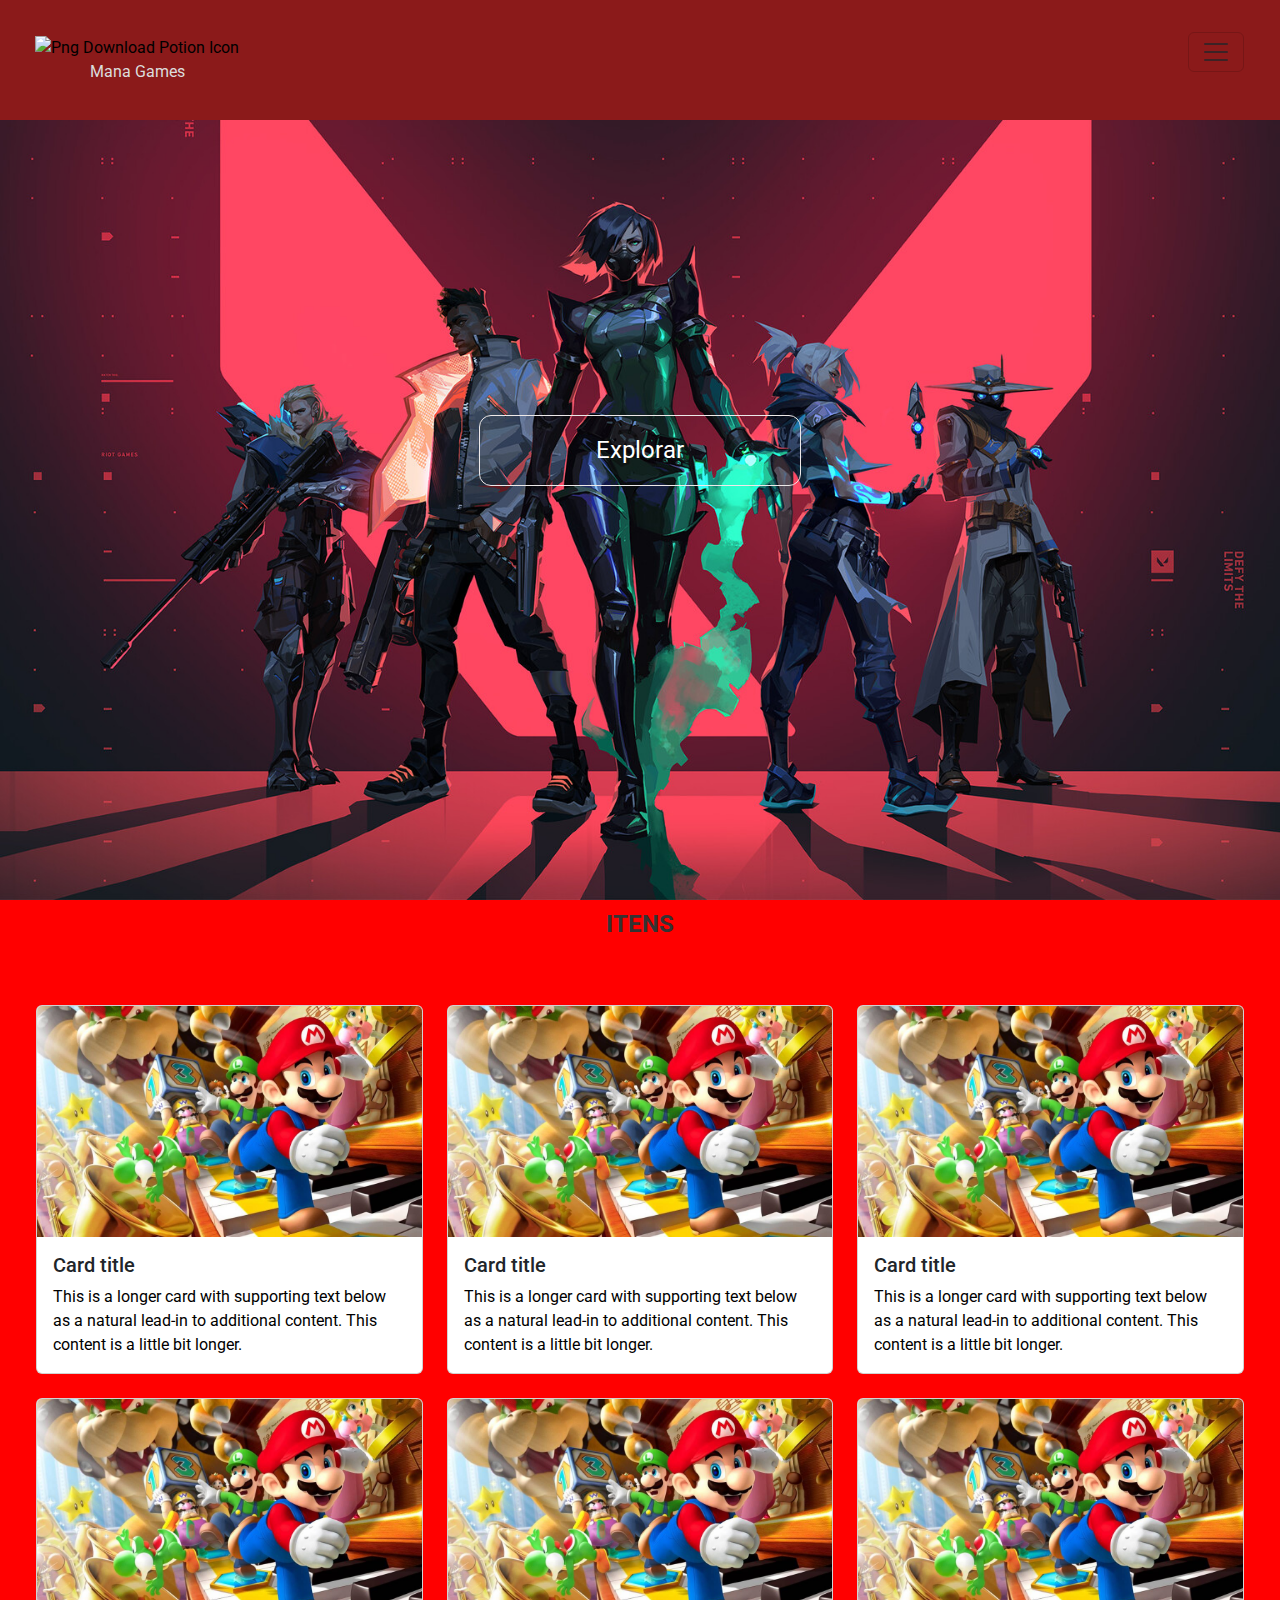
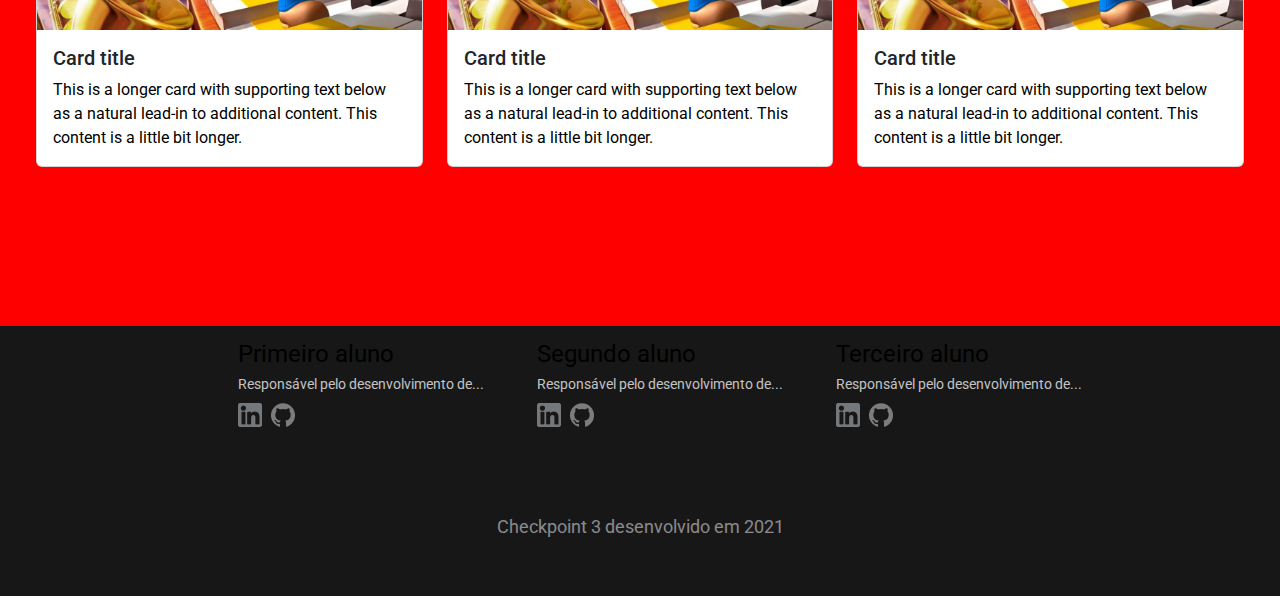
==== index.html @ 2dd4cf71 "Confirmaçào de push" ====
<!DOCTYPE html>
<html lang="en">
  <head>
    <meta charset="UTF-8" />
    <meta http-equiv="X-UA-Compatible" content="IE=edge" />
    <link rel="stylesheet" href="/css/styles.css" />
    <meta name="viewport" content="width=device-width, initial-scale=1.0" />
    <link href="https://cdn.jsdelivr.net/npm/bootstrap@5.2.0-beta1/dist/css/bootstrap.min.css" rel="stylesheet">
    <title>Checkpoint_2</title>
  </head>

  <body>
    <div>
      <header class="container_header">
        <div class="logo">
          <a title="Image from freeiconspng.com">
            <img
              src="https://www.freeiconspng.com/uploads/potion-icon-png-2.png"
              width="50"
              alt="Png Download Potion Icon">
          </a>
          <p id="logo__nome">Mana Games</p>
        </div>
        <nav class="navbar bg-red fixed-top mt-4 pe-4">
          <div class="container-fluid">
            <a class="navbar-brand" href="#"></a>
            <button class="navbar-toggler" type="button" data-bs-toggle="offcanvas" data-bs-target="#offcanvasNavbar" aria-controls="offcanvasNavbar">
              <span class="navbar-toggler-icon"></span>
            </button>
            <div class="offcanvas offcanvas-end" tabindex="-1" id="offcanvasNavbar" aria-labelledby="offcanvasNavbarLabel">
              <div class="offcanvas-header">
                <h5 class="offcanvas-title" id="offcanvasNavbarLabel">Mana Games</h5>
                <button type="button" class="btn-close" data-bs-dismiss="offcanvas" aria-label="Close"></button>
              </div>
              <div class="offcanvas-body">
                <ul class="navbar-nav justify-content-end flex-grow-1 pe-3">
                  <li class="nav-item">
                    <a class="nav-link active" aria-current="page" href="#">Home</a>
                  </li>
                  <li class="nav-item">
                    <a class="nav-link" href="#">Itens</a>
                  </li>
                  <li class="nav-item">
                    <a class="nav-link" href="#">login</a>
                  </li>
                  <li class="nav-item dropdown">
                    <a class="nav-link dropdown-toggle" href="#" id="offcanvasNavbarDropdown" role="button" data-bs-toggle="dropdown" aria-expanded="false">
                      Sobre nós
                    </a>
                    <ul class="dropdown-menu" aria-labelledby="offcanvasNavbarDropdown">
                      <li><a class="dropdown-item" href="#">Contatos</a></li>
                      <li><a class="dropdown-item" href="#">Dê a sua opnião</a></li>
                    </ul>
                  </li>
                </ul>
                <form class="d-flex" role="search">
                  <input class="form-control me-2" type="search" placeholder="Search" aria-label="Search">
                  <button class="btn btn-outline-success" type="submit">Search</button>
                </form>
              </div>
            </div>
          </div>
        </nav>

      </header>
    </div>
    <main>
        <div class="banner">
            <div><a href="">Explorar</a></div>
        </div>
        <section >
          <h2 class="title">Itens</h2>
          <div class="container-card">

            <div class="row row-cols-1 row-cols-md-3 g-4 h-100 m-4">
              <div class="col">
                <div class="card">
                  <img src="/img/INFOCHPDPICT000041975439.jpg" class="card-img-top" alt="...">
                  <div class="card-body">
                    <h5 class="card-title">Card title</h5>
                    <p class="card-text">This is a longer card with supporting text below as a natural lead-in to additional content. This content is a little bit longer.</p>
                  </div>
                </div>
              </div>
              <div class="col">
                <div class="card">
                  <img src="/img/INFOCHPDPICT000041975439.jpg" class="card-img-top" alt="...">
                  <div class="card-body">
                    <h5 class="card-title">Card title</h5>
                    <p class="card-text">This is a longer card with supporting text below as a natural lead-in to additional content. This content is a little bit longer.</p>
                  </div>
                </div>
              </div>
              <div class="col">
                <div class="card">
                  <img src="/img/INFOCHPDPICT000041975439.jpg" class="card-img-top" alt="...">
                  <div class="card-body">
                    <h5 class="card-title">Card title</h5>
                    <p class="card-text">This is a longer card with supporting text below as a natural lead-in to additional content. This content is a little bit longer.</p>
                  </div>
                </div>
              </div>
              <div class="col">
                <div class="card">
                  <img src="/img/INFOCHPDPICT000041975439.jpg" class="card-img-top" alt="...">
                  <div class="card-body">
                    <h5 class="card-title">Card title</h5>
                    <p class="card-text">This is a longer card with supporting text below as a natural lead-in to additional content. This content is a little bit longer.</p>
                  </div>
                </div>
              </div>
              <div class="col">
                <div class="card">
                  <img src="/img/INFOCHPDPICT000041975439.jpg" class="card-img-top" alt="...">
                  <div class="card-body">
                    <h5 class="card-title">Card title</h5>
                    <p class="card-text">This is a longer card with supporting text below as a natural lead-in to additional content. This content is a little bit longer.</p>
                  </div>
                </div>
              </div>
              <div class="col">
                <div class="card">
                  <img src="/img/INFOCHPDPICT000041975439.jpg" class="card-img-top" alt="...">
                  <div class="card-body">
                    <h5 class="card-title">Card title</h5>
                    <p class="card-text">This is a longer card with supporting text below as a natural lead-in to additional content. This content is a little bit longer.</p>
                  </div>
                </div>
              </div>
            </div>

 
          </div>
        </section>
    </main>
    <footer>
      <div class="students">
          <div class="aluno aluno1">
              <h1>Primeiro aluno</h1>
              <p>Responsável pelo desenvolvimento de...</p>
              <div class="socials">
                  <a href="#"><img src="img/image 4.png" alt="linkedin"></a>
                  <a href="#"><img src="img/image 5.png" alt="github"></a>
              </div>
          </div>
          <div class="aluno aluno2">
              <h1>Segundo aluno</h1>
              <p>Responsável pelo desenvolvimento de...</p>
              <div class="socials">
                  <a href="#"><img src="img/image 4.png" alt="linkedin"></a>
                  <a href="#"><img src="img/image 5.png" alt="github"></a>
              </div>
          </div>
          <div class="aluno aluno3">
              <h1>Terceiro aluno</h1>
              <p>Responsável pelo desenvolvimento de...</p>
              <div class="socials">
                  <a href="#"><img src="img/image 4.png" alt="linkedin"></a>
                  <a href="#"><img src="img/image 5.png" alt="github"></a>
              </div>
          </div>
      </div>
      <p class="developed">Checkpoint 3 desenvolvido em 2021</p>
  </footer>
    <script src="https://cdn.jsdelivr.net/npm/bootstrap@5.2.0-beta1/dist/js/bootstrap.bundle.min.js"></script>
  </body>
</html>
---- css/styles.css ----
@import url("https://fonts.googleapis.com/css2?family=Roboto:wght@500&display=swap");

html {
  font-family: "Roboto", sans-serif;
  font-size: 16px;

  color: #333;
  background-color: #fff;
}

* {
  box-sizing: border-box;
  margin: 0;
  padding: 0;
  color: black;
  font-family: "roboto";
  --primary-color: black;
  --secondary-color: #dcdcdc;
  --card-color: #eee9e9;
}

header {
  background-color: #8b1a1a;
  padding: 20px;
  width: 100%;
  display: flex;
  flex-direction: row;
  justify-content: space-between;
  align-items: center;
  position: fixed;
  z-index: 9999;

}
 
.nav-list {
  font-size: 1.1rem;
  display: flex;
  list-style: none;
  margin-right: 25px;
}


.topBar nav ul li {
  padding: 10px 20px;
  border-bottom: 5px solid #cd0000;
  font-size: 1.1rem;
  font-weight: bold;
  text-transform: uppercase;
  list-style: none;
  margin: 0;
  display: flex;
}
.topBar nav ul li:hover {
  cursor: pointer;
  border-bottom: 2px solid rgb(238 0 0);
}
.topBar nav ul li a {
  color: rgb(234, 227, 227);
  text-decoration: none;
}
.logo {
  display: flex;
  flex-direction: column;
  align-items: center;
  top: 0%;
  margin-top: 15px;
  margin-left: 15px;
}
#logo__nome {
  color: #dcdcdc;
}

main {
  background-color: red;
}
.banner {
  height: 100vh;
  width: 100vw;
  color: white;
  display: flex;
  justify-content: center;
  align-items: center;
  background-image: url(../img/1072679.jpg);
  background-size: cover;
  background-position: center;

}

.banner div {
  border: #eee9e9 solid 1px;
  width: 322px;
  height: 71px;
  border-radius: 12px;
  display: flex;
  align-items: center;
  justify-content: center;
  font-size: 1.5rem;
  text-decoration: none;
}
.banner a {
  color: white;
  text-decoration: none;
}
.banner div:hover {
  cursor: pointer;
  border: #1e90ff solid 1px;
}

.title{
  font-size: 1.5rem;
  font-weight: bold;
  text-transform: uppercase;
  color: #333;
  display: flex;
  justify-content: center;
  padding: 10px;
}


.container-card {
  display: flex;
  flex-direction: row;
  justify-content:center;
  align-items: center;
  flex-wrap: wrap;
  gap: 20px;
  padding-bottom: 15vh;
}
.cards {
  display: flex;
  flex-direction: column;
  justify-content: flex-start;
  align-items: center;

  width: 40%;
  border: #333 solid 3px;
  height: auto;
  border-radius: 9px;
}
.img-card {
  width: 100%;
  height: 150px;
  
  background-color: #8b1a1a;
  background-image: url(/img/INFOCHPDPICT000041975439.jpg);
  background-size:cover;
  background-repeat: no-repeat;
  border-radius: 9.7px;

}
.card-desc {
  display: flex;
  flex-direction: column;
  justify-content: center;
  align-items: center;
  font-size: 0.9rem;

  padding: 7px;
  background-color: wheat;
}
.card-desc p {
  text-align: justify;
}

.card-link {
  display: flex;
  justify-content: center;

  background: #33BB69;
  width: 60%;
  padding: 7px;
  border-radius: 5px;
}

.title-cards {
  background-color: #8b1a1a;
  font-size: 1.5rem;
}

footer {
  background: #171717;
}

.students {
  background: #171717;
  
  color: white;
  display: flex;
  justify-content: center;
}

.aluno h1 {
  font-weight: 400;
  font-size: 24px;
  line-height: 28px;
  font-style: normal;
}

.aluno p {
  color: rgba(255, 255, 255, 0.75);
  font-size: 14px;
}

.aluno h1,
.aluno p,
.aluno .socials {
  margin: .4rem;
}

.aluno1 {
  margin: .5rem 0 0 2.5rem;
}

.aluno2 {
  margin: .5rem 0 0 2.5rem;
}

.aluno3 {
  margin: .5rem 0 0 2.5rem;
}

.developed {
  margin-top: 5rem;
  padding-bottom: 3.5rem;
  font-weight: 400;
  font-size: 18px;
  color: rgba(255, 255, 255, 0.5);
  text-align: center;
}

.socials a {
  margin-right: .3rem;
}

@media screen and (max-width: 1000px) {
  header {
    display: flex;
    flex-direction: row;
    
  }
  
  .navbar-toggler {
    background-color: #5fa5eb;
  }



  .container-card {
    display: flex;
  }
  .cards {
    width: 80%;
  }
  .topBar nav ul li {

  }
  .topBar nav ul li a {
   font-size: 0.5rem;
   flex-wrap: wrap;
   gap: 5px;
  }
  .nav-list {
    display: flex;
    flex-direction: column;
    list-style: none;
    margin-right: 25px;
  }






}
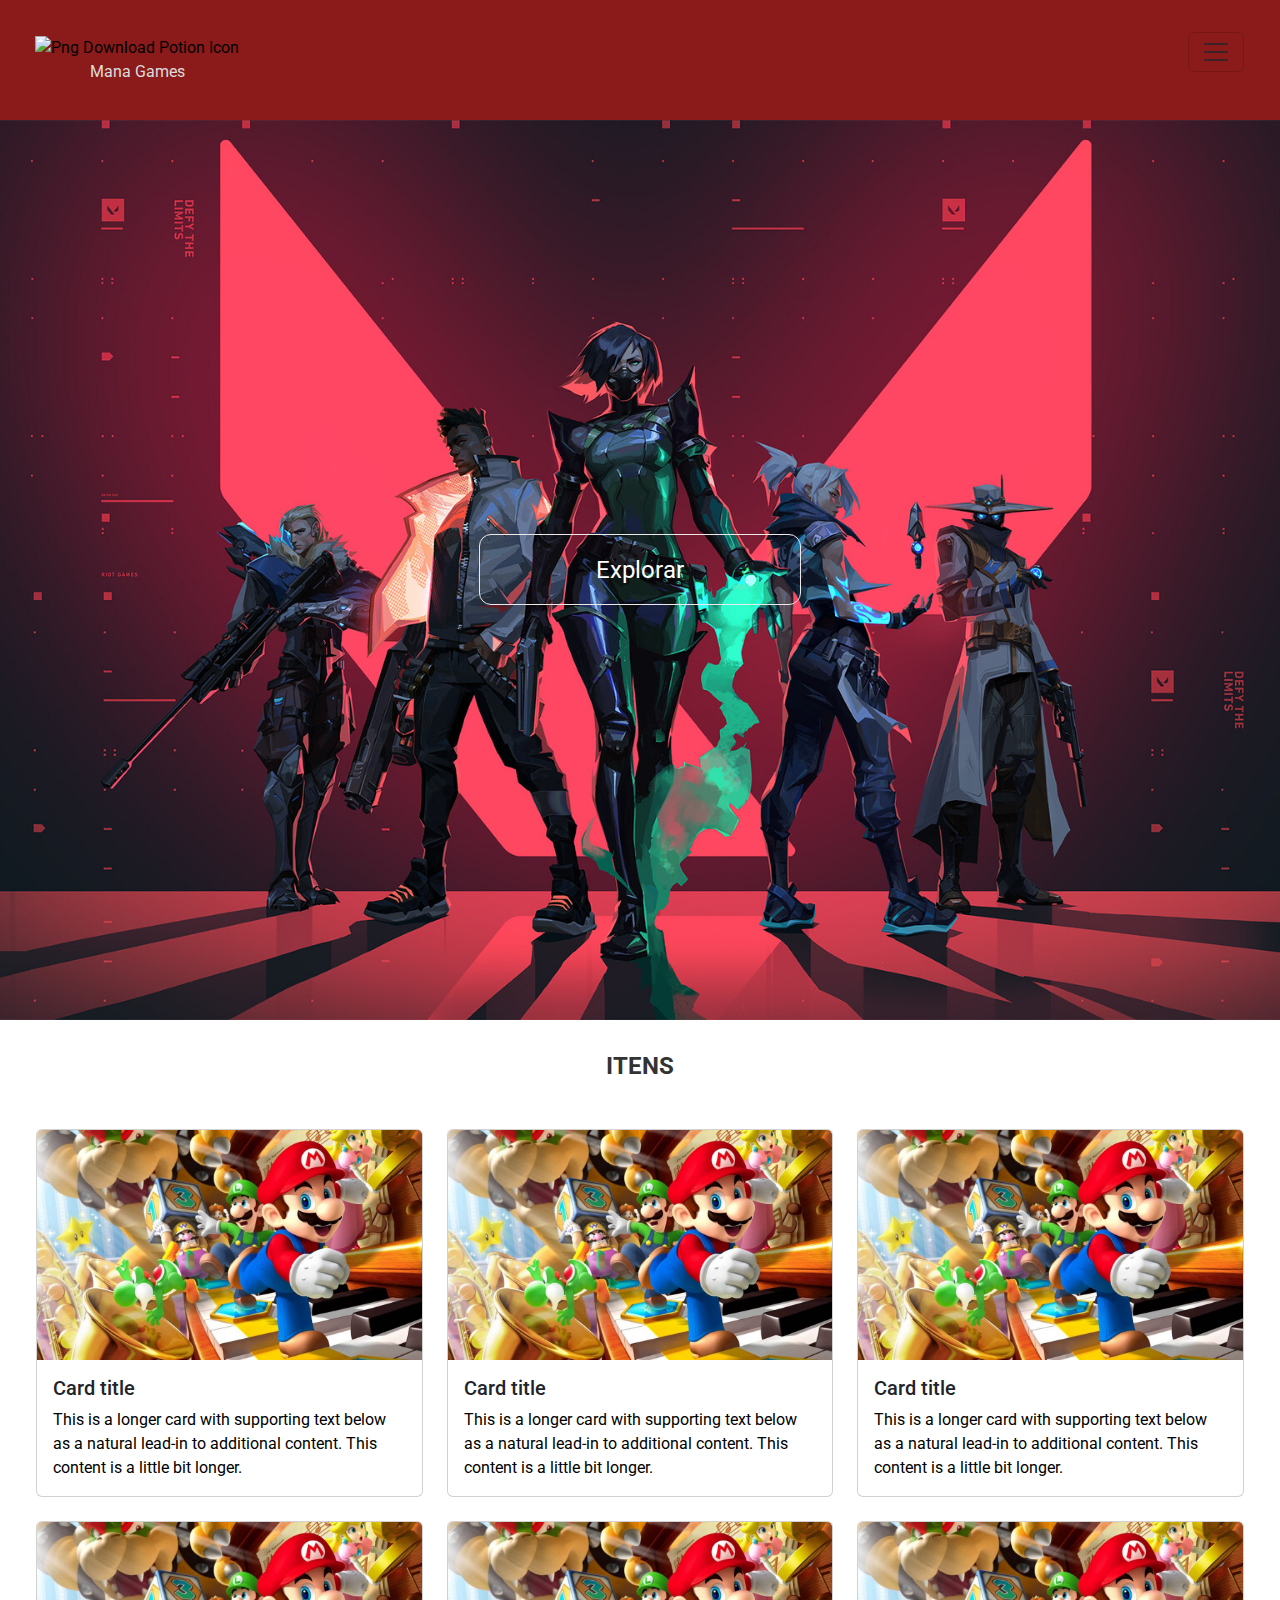
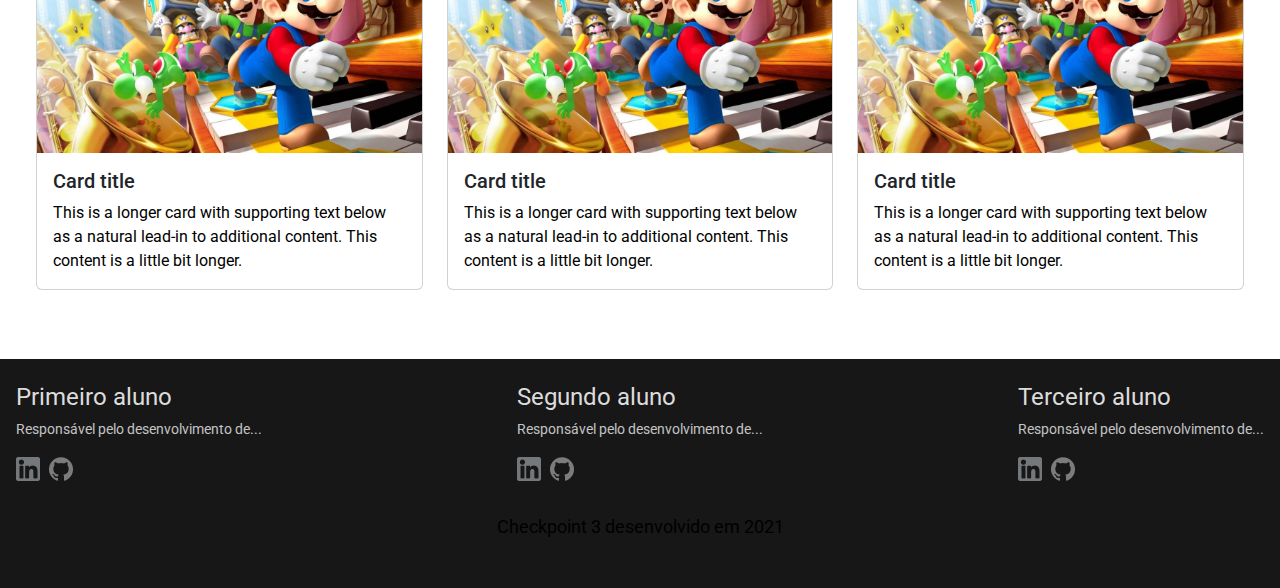
==== commit 434179d9: "Footer Fixed" ====
--- a/index.html
+++ b/index.html
@@ -134,7 +134,8 @@
         </section>
     </main>
     <footer>
-      <div class="students">
+      <div>
+        <section class="students">
           <div class="aluno aluno1">
               <h1>Primeiro aluno</h1>
               <p>Responsável pelo desenvolvimento de...</p>
@@ -159,8 +160,13 @@
                   <a href="#"><img src="img/image 5.png" alt="github"></a>
               </div>
           </div>
+      </section>
+      <div class="developed">
+        <p >Checkpoint 3 desenvolvido em 2021</p>
       </div>
-      <p class="developed">Checkpoint 3 desenvolvido em 2021</p>
+      </div>
+
+      
   </footer>
     <script src="https://cdn.jsdelivr.net/npm/bootstrap@5.2.0-beta1/dist/js/bootstrap.bundle.min.js"></script>
   </body>
--- a/css/styles.css
+++ b/css/styles.css
@@ -27,37 +27,12 @@
   flex-direction: row;
   justify-content: space-between;
   align-items: center;
-  position: fixed;
+  position: sticky;
   z-index: 9999;
 
 }
- 
-.nav-list {
-  font-size: 1.1rem;
-  display: flex;
-  list-style: none;
-  margin-right: 25px;
-}
-
-
-.topBar nav ul li {
-  padding: 10px 20px;
-  border-bottom: 5px solid #cd0000;
-  font-size: 1.1rem;
-  font-weight: bold;
-  text-transform: uppercase;
-  list-style: none;
-  margin: 0;
-  display: flex;
-}
-.topBar nav ul li:hover {
-  cursor: pointer;
-  border-bottom: 2px solid rgb(238 0 0);
-}
-.topBar nav ul li a {
-  color: rgb(234, 227, 227);
-  text-decoration: none;
-}
+
+
 .logo {
   display: flex;
   flex-direction: column;
@@ -70,12 +45,8 @@
   color: #dcdcdc;
 }
 
-main {
-  background-color: red;
-}
 .banner {
   height: 100vh;
-  width: 100vw;
   color: white;
   display: flex;
   justify-content: center;
@@ -113,53 +84,11 @@
   color: #333;
   display: flex;
   justify-content: center;
-  padding: 10px;
-}
-
+  margin-top: 2rem;
+}
 
 .container-card {
-  display: flex;
-  flex-direction: row;
-  justify-content:center;
-  align-items: center;
-  flex-wrap: wrap;
-  gap: 20px;
-  padding-bottom: 15vh;
-}
-.cards {
-  display: flex;
-  flex-direction: column;
-  justify-content: flex-start;
-  align-items: center;
-
-  width: 40%;
-  border: #333 solid 3px;
-  height: auto;
-  border-radius: 9px;
-}
-.img-card {
-  width: 100%;
-  height: 150px;
-  
-  background-color: #8b1a1a;
-  background-image: url(/img/INFOCHPDPICT000041975439.jpg);
-  background-size:cover;
-  background-repeat: no-repeat;
-  border-radius: 9.7px;
-
-}
-.card-desc {
-  display: flex;
-  flex-direction: column;
-  justify-content: center;
-  align-items: center;
-  font-size: 0.9rem;
-
-  padding: 7px;
-  background-color: wheat;
-}
-.card-desc p {
-  text-align: justify;
+  padding-bottom: 5vh;
 }
 
 .card-link {
@@ -172,21 +101,18 @@
   border-radius: 5px;
 }
 
-.title-cards {
-  background-color: #8b1a1a;
-  font-size: 1.5rem;
-}
-
 footer {
   background: #171717;
 }
 
 .students {
   background: #171717;
-  
   color: white;
-  display: flex;
-  justify-content: center;
+
+  display: flex;
+  justify-content: space-between;
+
+  padding-top: 1rem;
 }
 
 .aluno h1 {
@@ -194,6 +120,7 @@
   font-size: 24px;
   line-height: 28px;
   font-style: normal;
+  color: #dcdcdc;
 }
 
 .aluno p {
@@ -201,30 +128,25 @@
   font-size: 14px;
 }
 
-.aluno h1,
-.aluno p,
-.aluno .socials {
-  margin: .4rem;
-}
-
 .aluno1 {
-  margin: .5rem 0 0 2.5rem;
+  margin: .5rem 0 0 1rem;
 }
 
 .aluno2 {
-  margin: .5rem 0 0 2.5rem;
+  margin: .5rem 0 0 1rem;
 }
 
 .aluno3 {
-  margin: .5rem 0 0 2.5rem;
+  margin: .5rem 0 0 1rem;
+  margin-right: 1rem;
 }
 
 .developed {
-  margin-top: 5rem;
-  padding-bottom: 3.5rem;
+  margin-top: 2rem;
+  padding-bottom: 2rem;
   font-weight: 400;
   font-size: 18px;
-  color: rgba(255, 255, 255, 0.5);
+  color: rgba(255, 255, 255, 0.936);
   text-align: center;
 }
 
@@ -236,24 +158,8 @@
   header {
     display: flex;
     flex-direction: row;
-    
-  }
-  
-  .navbar-toggler {
-    background-color: #5fa5eb;
-  }
-
-
-
-  .container-card {
-    display: flex;
-  }
-  .cards {
-    width: 80%;
-  }
-  .topBar nav ul li {
-
-  }
+  }
+
   .topBar nav ul li a {
    font-size: 0.5rem;
    flex-wrap: wrap;
@@ -266,9 +172,30 @@
     margin-right: 25px;
   }
 
-
-
-
-
-
-}
+  .students {
+    display: flex;
+    flex-direction: column;
+    justify-self: center;
+    align-items: center;
+  
+  }
+
+  .students h1 {
+    text-align: center;
+  }
+  .socials {
+    display: flex;
+    justify-content: center;
+    gap: 50px;
+  }
+
+  .aluno3 {
+    margin-right: 0rem;
+  }
+  .developed {
+    margin-top: 2rem;
+  }
+
+
+
+}
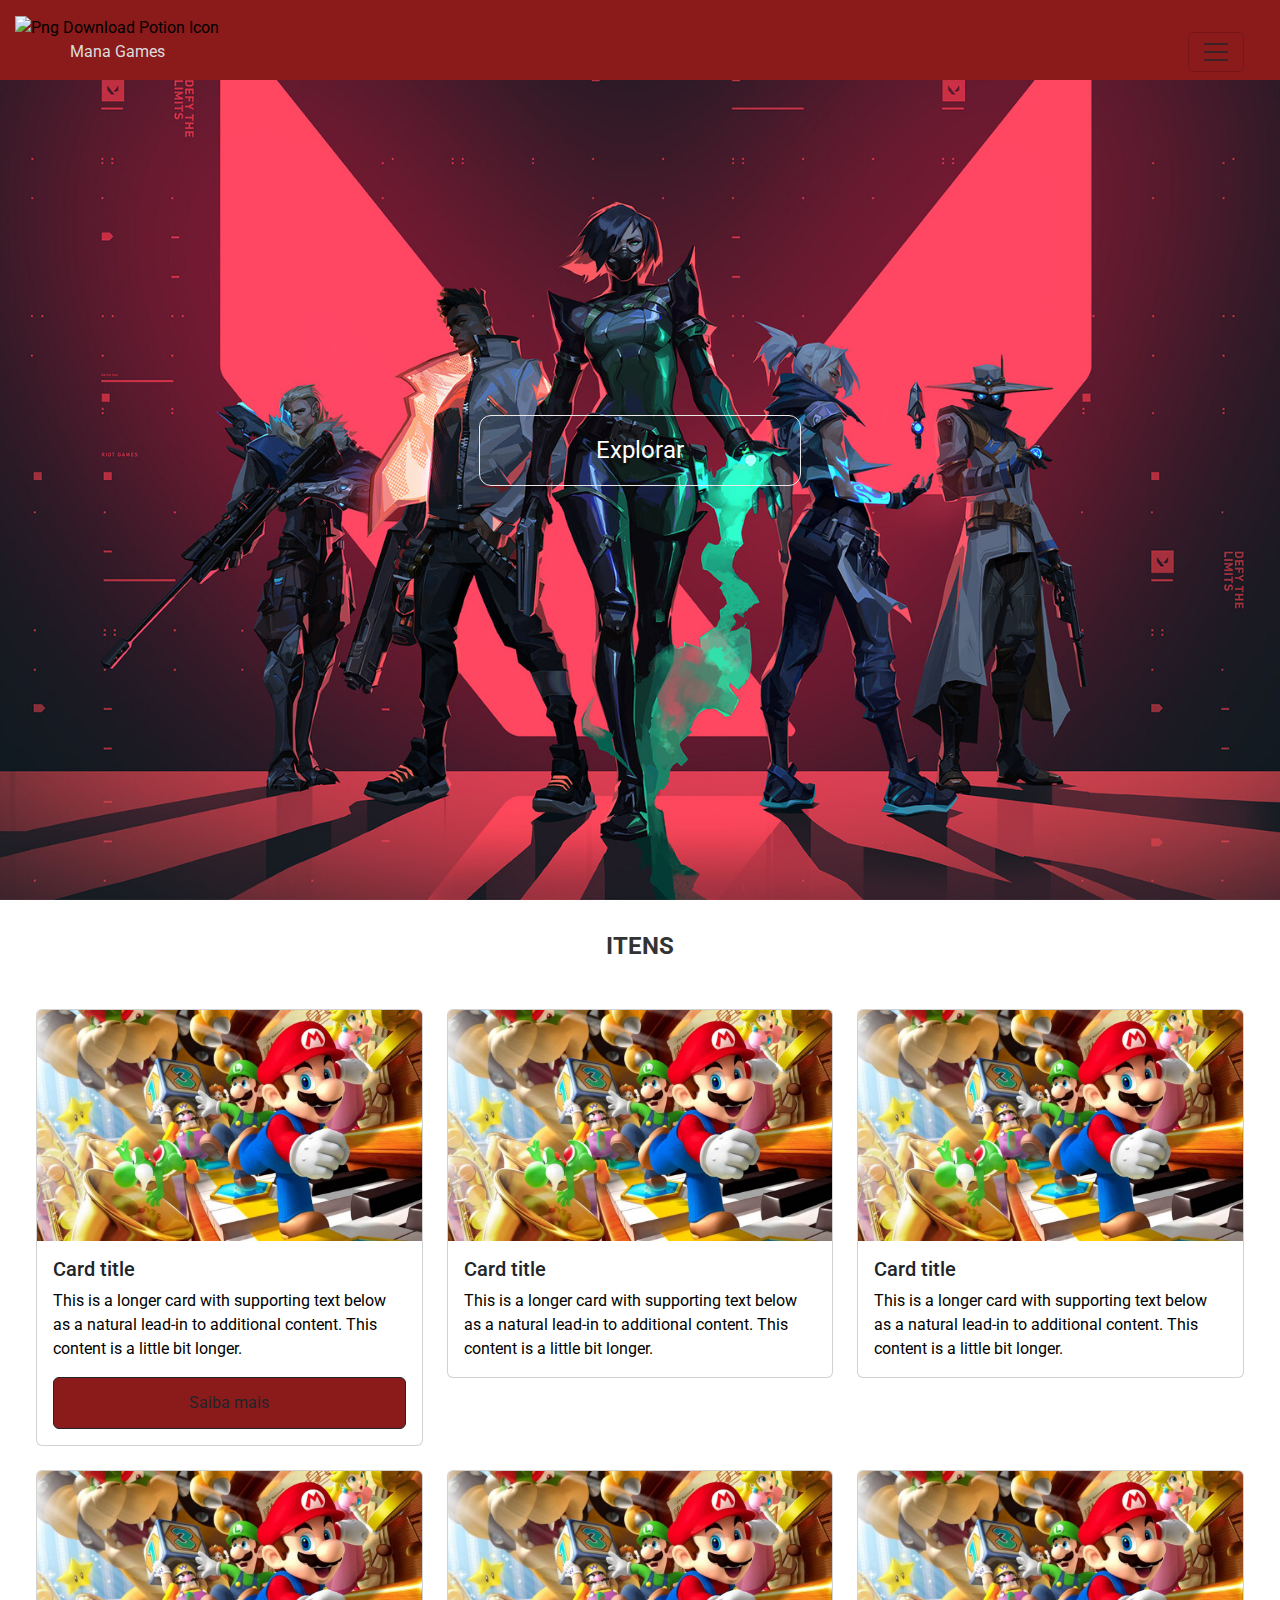
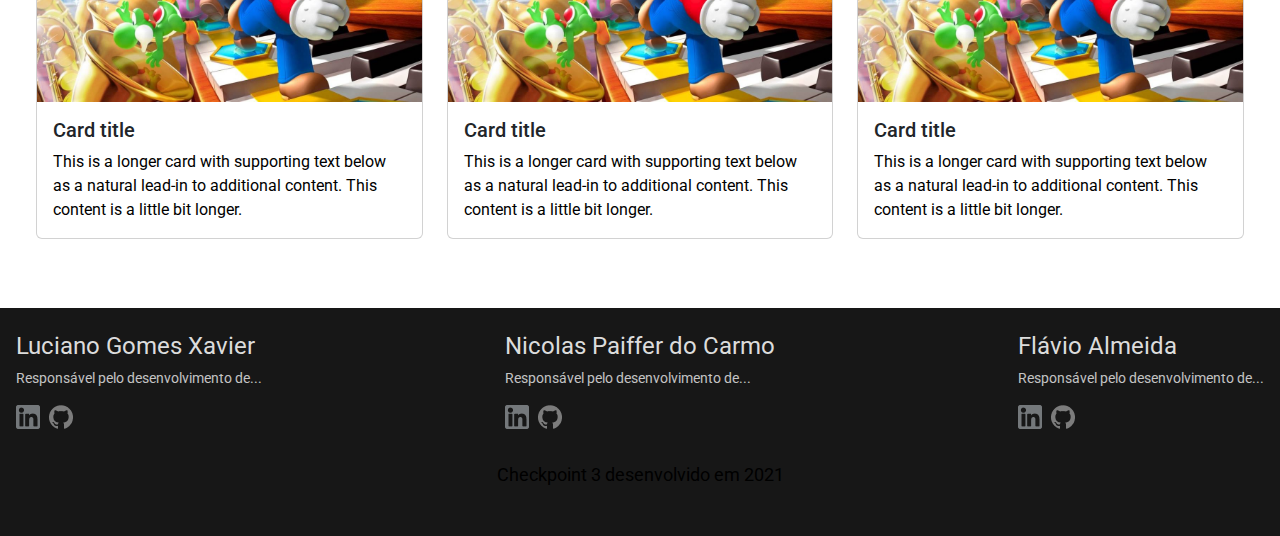
==== commit 76d79c0b: "Checked" ====
--- a/index.html
+++ b/index.html
@@ -21,7 +21,7 @@
           </a>
           <p id="logo__nome">Mana Games</p>
         </div>
-        <nav class="navbar bg-red fixed-top mt-4 pe-4">
+        <nav class="navbar bg-darck fixed-top mt-4 pe-4">
           <div class="container-fluid">
             <a class="navbar-brand" href="#"></a>
             <button class="navbar-toggler" type="button" data-bs-toggle="offcanvas" data-bs-target="#offcanvasNavbar" aria-controls="offcanvasNavbar">
@@ -79,6 +79,7 @@
                   <div class="card-body">
                     <h5 class="card-title">Card title</h5>
                     <p class="card-text">This is a longer card with supporting text below as a natural lead-in to additional content. This content is a little bit longer.</p>
+                    <button class="btn btn-dark" type="submit" id="boton"><a class="btn btn-close-white" href="#" role="button">Saiba mais</a></button>
                   </div>
                 </div>
               </div>
@@ -137,7 +138,7 @@
       <div>
         <section class="students">
           <div class="aluno aluno1">
-              <h1>Primeiro aluno</h1>
+              <h1>Luciano Gomes Xavier</h1>
               <p>Responsável pelo desenvolvimento de...</p>
               <div class="socials">
                   <a href="#"><img src="img/image 4.png" alt="linkedin"></a>
@@ -145,7 +146,7 @@
               </div>
           </div>
           <div class="aluno aluno2">
-              <h1>Segundo aluno</h1>
+              <h1>Nicolas Paiffer do Carmo</h1>
               <p>Responsável pelo desenvolvimento de...</p>
               <div class="socials">
                   <a href="#"><img src="img/image 4.png" alt="linkedin"></a>
@@ -153,7 +154,7 @@
               </div>
           </div>
           <div class="aluno aluno3">
-              <h1>Terceiro aluno</h1>
+              <h1>Flávio Almeida</h1>
               <p>Responsável pelo desenvolvimento de...</p>
               <div class="socials">
                   <a href="#"><img src="img/image 4.png" alt="linkedin"></a>
--- a/css/styles.css
+++ b/css/styles.css
@@ -21,13 +21,12 @@
 
 header {
   background-color: #8b1a1a;
-  padding: 20px;
   width: 100%;
   display: flex;
   flex-direction: row;
   justify-content: space-between;
   align-items: center;
-  position: sticky;
+  position: fixed;
   z-index: 9999;
 
 }
@@ -100,7 +99,20 @@
   padding: 7px;
   border-radius: 5px;
 }
-
+.boton {
+  background-color: #8b1a1a;
+}
+.card-body {
+  display: flex;
+  flex-direction: column;
+}
+.card-body button {
+  background-color: #8b1a1a;
+}
+.card-body button:hover {
+ 
+  transition: all .3s ease-in-out blue;
+}
 footer {
   background: #171717;
 }
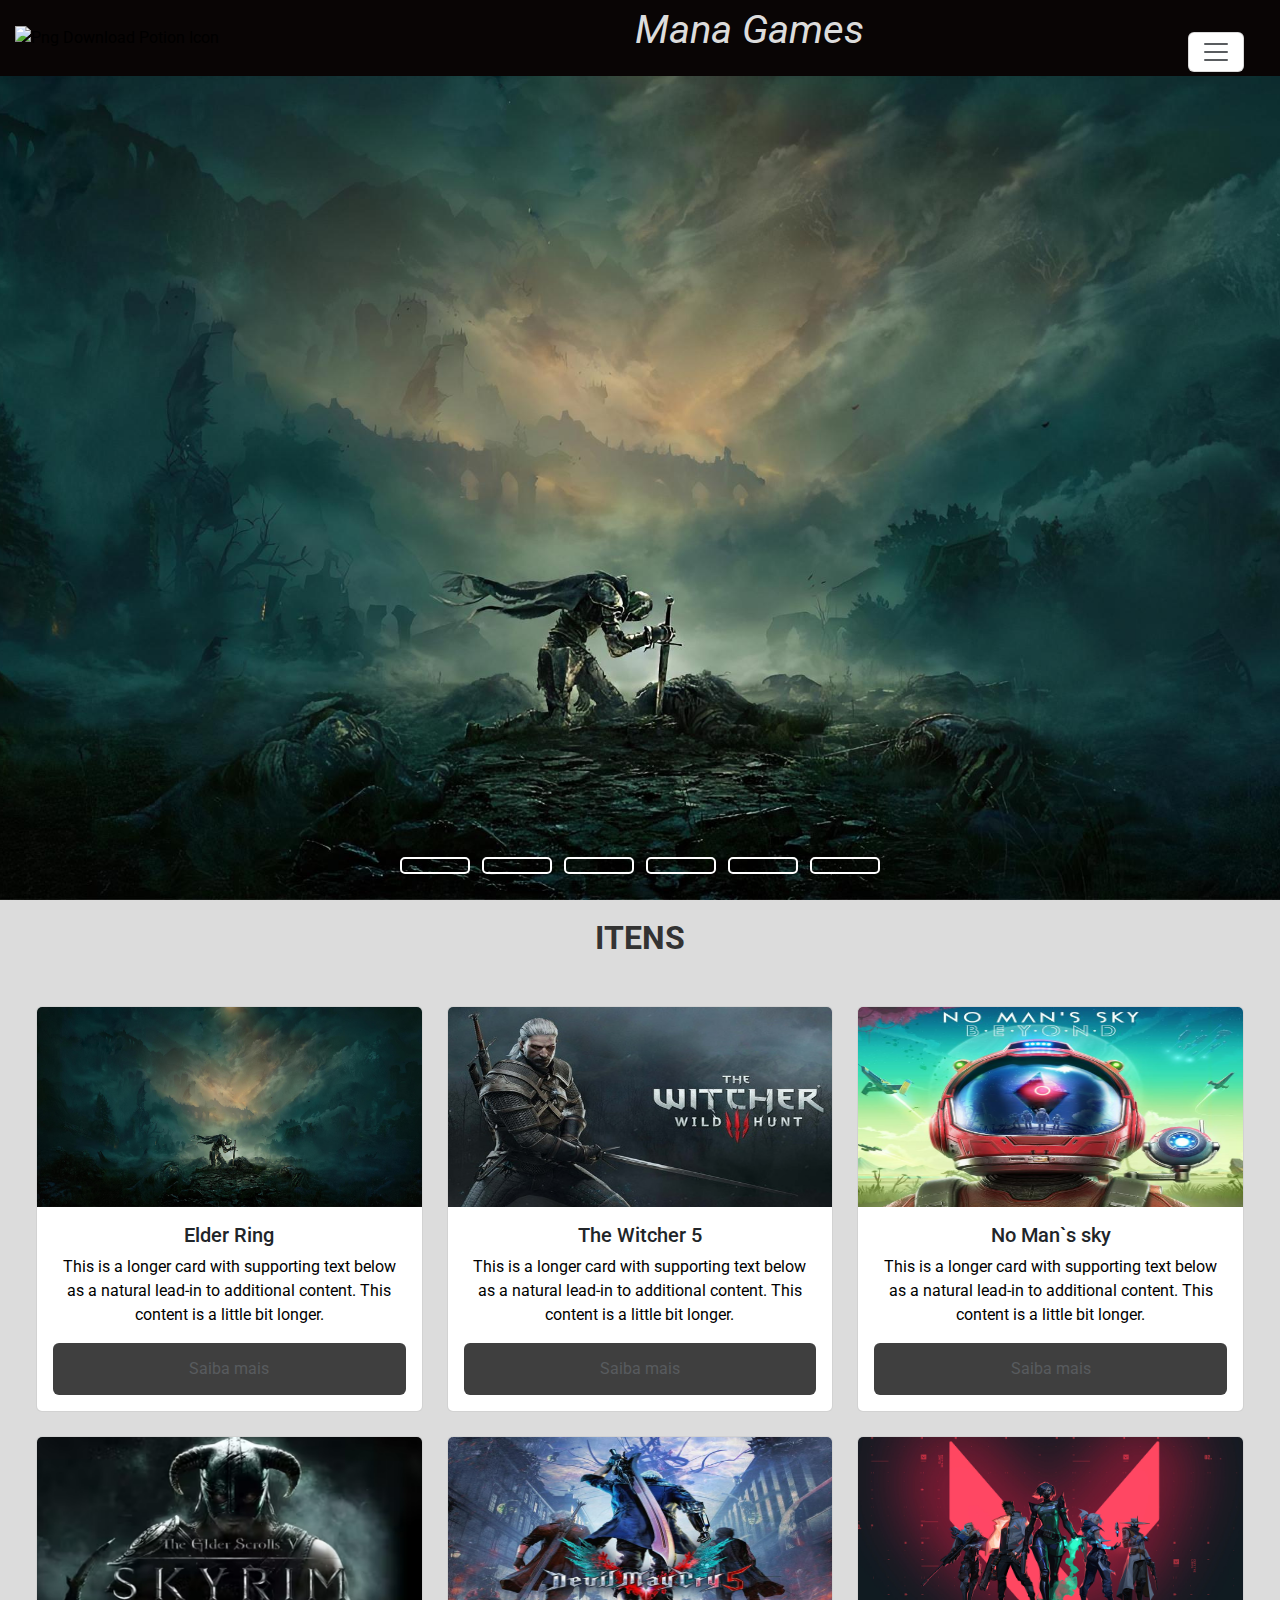
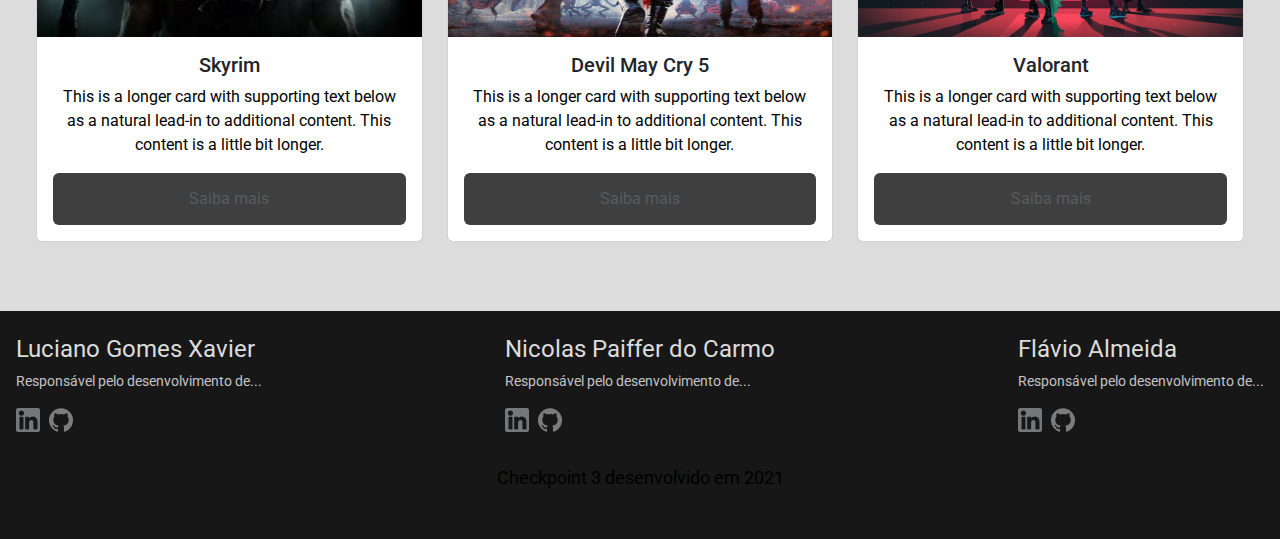
==== commit 0357cd02: "Mudança de estilização" ====
--- a/index.html
+++ b/index.html
@@ -19,18 +19,23 @@
               width="50"
               alt="Png Download Potion Icon">
           </a>
+          
+          
+        </div>
+        <div class="style">
           <p id="logo__nome">Mana Games</p>
         </div>
-        <nav class="navbar bg-darck fixed-top mt-4 pe-4">
+        <div></div>
+        <nav class="navbar bg-darck fixed-top mt-4 pe-4"  >
           <div class="container-fluid">
             <a class="navbar-brand" href="#"></a>
-            <button class="navbar-toggler" type="button" data-bs-toggle="offcanvas" data-bs-target="#offcanvasNavbar" aria-controls="offcanvasNavbar">
-              <span class="navbar-toggler-icon"></span>
+            <button class="navbar-toggler bg-white" type="button" data-bs-toggle="offcanvas" data-bs-target="#offcanvasNavbar" aria-controls="offcanvasNavbar">
+              <span class="navbar-toggler-icon bg-white"></span>
             </button>
             <div class="offcanvas offcanvas-end" tabindex="-1" id="offcanvasNavbar" aria-labelledby="offcanvasNavbarLabel">
-              <div class="offcanvas-header">
+              <div class="offcanvas-header bg">
                 <h5 class="offcanvas-title" id="offcanvasNavbarLabel">Mana Games</h5>
-                <button type="button" class="btn-close" data-bs-dismiss="offcanvas" aria-label="Close"></button>
+                <button type="button" class="btn-close bg-danger" data-bs-dismiss="offcanvas" aria-label="Close"></button>
               </div>
               <div class="offcanvas-body">
                 <ul class="navbar-nav justify-content-end flex-grow-1 pe-3">
@@ -66,65 +71,100 @@
     </div>
     <main>
         <div class="banner">
-            <div><a href="">Explorar</a></div>
+          <section>
+            	<div class="content">
+              <div class="slides">
+                  <input type="radio" name="slide" id="slide1" checked>
+                  <input type="radio" name="slide" id="slide2">
+                  <input type="radio" name="slide" id="slide3">
+                  <input type="radio" name="slide" id="slide4">
+                  <input type="radio" name="slide" id="slide5">
+                  <input type="radio" name="slide" id="slide6">
+      
+                  <div class="slide s1"> <img src="/img/elden-ring.jpg" alt=""></div>
+                  <div class="slide"> <img src="/img/wicher.png"></div>
+                  <div class="slide"> <img src="/img/devilMeyCry.png" alt=""></div>
+                  <div class="slide"><img src="/img/skyrin.pgn.avif" alt=""></div>
+                  <div class="slide"> <img src="/img/1072679.jpg" alt=""></div>
+                  <div class="slide"></div>
+                  
+              </div>
+              
+              <div class="navigation">
+                  <label class="bar" for="slide1"></label>
+                  <label class="bar"  for="slide2"></label>
+                  <label class="bar"  for="slide3"></label>
+                  <label class="bar"  for="slide4"></label>
+                  <label class="bar"  for="slide5"></label>
+                  <label class="bar"  for="slide6"></label>
+              </div>
+            </div>
+          </section> 
+          
         </div>
+       
         <section >
-          <h2 class="title">Itens</h2>
+          <h1 class="title">Itens</h1>
           <div class="container-card">
 
-            <div class="row row-cols-1 row-cols-md-3 g-4 h-100 m-4">
-              <div class="col">
-                <div class="card">
-                  <img src="/img/INFOCHPDPICT000041975439.jpg" class="card-img-top" alt="...">
-                  <div class="card-body">
-                    <h5 class="card-title">Card title</h5>
-                    <p class="card-text">This is a longer card with supporting text below as a natural lead-in to additional content. This content is a little bit longer.</p>
-                    <button class="btn btn-dark" type="submit" id="boton"><a class="btn btn-close-white" href="#" role="button">Saiba mais</a></button>
-                  </div>
-                </div>
-              </div>
-              <div class="col">
-                <div class="card">
-                  <img src="/img/INFOCHPDPICT000041975439.jpg" class="card-img-top" alt="...">
-                  <div class="card-body">
-                    <h5 class="card-title">Card title</h5>
-                    <p class="card-text">This is a longer card with supporting text below as a natural lead-in to additional content. This content is a little bit longer.</p>
-                  </div>
-                </div>
-              </div>
-              <div class="col">
-                <div class="card">
-                  <img src="/img/INFOCHPDPICT000041975439.jpg" class="card-img-top" alt="...">
-                  <div class="card-body">
-                    <h5 class="card-title">Card title</h5>
-                    <p class="card-text">This is a longer card with supporting text below as a natural lead-in to additional content. This content is a little bit longer.</p>
-                  </div>
-                </div>
-              </div>
-              <div class="col">
-                <div class="card">
-                  <img src="/img/INFOCHPDPICT000041975439.jpg" class="card-img-top" alt="...">
-                  <div class="card-body">
-                    <h5 class="card-title">Card title</h5>
-                    <p class="card-text">This is a longer card with supporting text below as a natural lead-in to additional content. This content is a little bit longer.</p>
-                  </div>
-                </div>
-              </div>
-              <div class="col">
-                <div class="card">
-                  <img src="/img/INFOCHPDPICT000041975439.jpg" class="card-img-top" alt="...">
-                  <div class="card-body">
-                    <h5 class="card-title">Card title</h5>
-                    <p class="card-text">This is a longer card with supporting text below as a natural lead-in to additional content. This content is a little bit longer.</p>
-                  </div>
-                </div>
-              </div>
-              <div class="col">
-                <div class="card">
-                  <img src="/img/INFOCHPDPICT000041975439.jpg" class="card-img-top" alt="...">
-                  <div class="card-body">
-                    <h5 class="card-title">Card title</h5>
-                    <p class="card-text">This is a longer card with supporting text below as a natural lead-in to additional content. This content is a little bit longer.</p>
+            <div class="row row-cols-1 row-cols-md-3 g-4 h-100 m-4 ">
+              <div class="col">
+                <div class="card">
+                  <img src="/img/elden-ring.jpg" class="card-img-top" alt="...">
+                  <div class="card-body">
+                    <h5 class="card-title">Elder Ring</h5>
+                    <p class="card-text">This is a longer card with supporting text below as a natural lead-in to additional content. This content is a little bit longer.</p>
+                    <button class="btn bg-black opacity-75" type="submit" id="boton"><a class="btn btn-close-white" href="#" role="button">Saiba mais</a></button>
+                  </div>
+                </div>
+              </div>
+              <div class="col">
+                <div class="card">
+                  <img  src="/img/wicher.png" class="card-img-top" alt="...">
+                  <div class="card-body">
+                    <h5 class="card-title">The Witcher 5</h5>
+                    <p class="card-text">This is a longer card with supporting text below as a natural lead-in to additional content. This content is a little bit longer.</p>
+                    <button class="btn bg-black opacity-75" type="submit" id="boton"><a class="btn btn-close-white" href="#" role="button">Saiba mais</a></button>
+                  </div>
+                </div>
+              </div>
+              <div class="col">
+                <div class="card">
+                  <img src="/img/no mans sky.png" class="card-img-top" alt="...">
+                  <div class="card-body">
+                    <h5 class="card-title">No Man`s sky</h5>
+                    <p class="card-text">This is a longer card with supporting text below as a natural lead-in to additional content. This content is a little bit longer.</p>
+                    <button class="btn bg-black opacity-75" type="submit" id="boton"><a class="btn btn-close-white" href="#" role="button">Saiba mais</a></button>
+                  </div>
+                </div>
+              </div>
+              <div class="col">
+                <div class="card">
+                  <img src="/img/skyrin.png" class="card-img-top" alt="...">
+                  <div class="card-body">
+                    <h5 class="card-title">Skyrim</h5>
+                    <p class="card-text">This is a longer card with supporting text below as a natural lead-in to additional content. This content is a little bit longer.</p>
+                    <button class="btn bg-black opacity-75" type="submit" id="boton"><a class="btn btn-close-white" href="#" role="button">Saiba mais</a></button>
+                  </div>
+                </div>
+              </div>
+              <div class="col">
+                <div class="card">
+                  <img src="/img/devilMeyCry.png" class="card-img-top" alt="...">
+                  <div class="card-body">
+                    <h5 class="card-title">Devil May Cry 5</h5>
+                    <p class="card-text">This is a longer card with supporting text below as a natural lead-in to additional content. This content is a little bit longer.</p>
+                    <button class="btn bg-black opacity-75" type="submit" id="boton"><a class="btn btn-close-white" href="#" role="button">Saiba mais</a></button>
+                  </div>
+                </div>
+              </div>
+              <div class="col">
+                <div class="card">
+                  <img src="/img/1072679.jpg" class="card-img-top" alt="...">
+                  <div class="card-body">
+                    <h5 class="card-title">Valorant</h5>
+                    <p class="card-text">This is a longer card with supporting text below as a natural lead-in to additional content. This content is a little bit longer.</p>
+                    <button class="btn bg-black opacity-75" type="submit" id="boton"><a class="btn btn-close-white" href="#" role="button">Saiba mais</a></button>
                   </div>
                 </div>
               </div>
--- a/css/styles.css
+++ b/css/styles.css
@@ -17,10 +17,14 @@
   --primary-color: black;
   --secondary-color: #dcdcdc;
   --card-color: #eee9e9;
+  
+}
+section {
+  background-color: #dcdcdc;
 }
 
 header {
-  background-color: #8b1a1a;
+  background-color: #090505;
   width: 100%;
   display: flex;
   flex-direction: row;
@@ -30,8 +34,14 @@
   z-index: 9999;
 
 }
-
-
+.style{
+  font-size: 2.5rem;
+  font-style: italic;
+}
+
+.container_header img {
+   margin-bottom: 15px;
+}
 .logo {
   display: flex;
   flex-direction: column;
@@ -46,44 +56,92 @@
 
 .banner {
   height: 100vh;
-  color: white;
-  display: flex;
-  justify-content: center;
-  align-items: center;
-  background-image: url(../img/1072679.jpg);
-  background-size: cover;
-  background-position: center;
-
-}
-
-.banner div {
-  border: #eee9e9 solid 1px;
-  width: 322px;
-  height: 71px;
+  text-decoration: none;
+}
+.banner-explorar {
+  width: 150px;
+  height: 30px;
   border-radius: 12px;
   display: flex;
   align-items: center;
   justify-content: center;
-  font-size: 1.5rem;
+  font-size: 10rem;
   text-decoration: none;
 }
-.banner a {
-  color: white;
-  text-decoration: none;
-}
-.banner div:hover {
-  cursor: pointer;
-  border: #1e90ff solid 1px;
-}
+
+.slide{
+  width: 100vw;
+  transition: .6s;
+  }
+  
+  #slide1:checked ~ .s1 { 
+      margin-left: 0;
+  }
+  
+  #slide2:checked ~ .s1 { 
+      margin-left: -100vw;
+  }
+  #slide3:checked ~ .s1 { 
+      margin-left: -200vw;
+  }
+  #slide4:checked ~ .s1 { 
+      margin-left: -300vw;
+  }
+  #slide5:checked ~ .s1 { 
+      margin-left: -400vw;
+  }
+  .slide img{
+      width: 100%;
+      height: 100%;
+      object-fit: cover;
+  }
+  .slides{
+      display: flex;
+      height: 100%;
+  }
+  .content{
+      height: 100vh;
+      width: 100vw;
+      display: flex;
+      overflow: hidden;
+      position: absolute;
+      top: 0;
+      left: 0;
+      background-color: red;
+    
+   
+  }
+  .navigation{
+      position: absolute;
+      bottom: 20px;
+      left: 50%;
+      transform: translate(-50%);
+      display: flex;
+  }
+  .bar{
+      width:70px;
+      height:17px;
+      border: 2px solid #fff;
+      margin: 6px;
+      border-radius: 5px;
+      cursor: pointer;
+      transition: .6s;
+  }
+  .bar:hover{
+      background-color: #fff;
+  }
+  input{
+      display: none;
+  }
 
 .title{
-  font-size: 1.5rem;
+  font-size: 2rem;
   font-weight: bold;
   text-transform: uppercase;
   color: #333;
   display: flex;
   justify-content: center;
-  margin-top: 2rem;
+  padding-top: 1.2rem;
 }
 
 .container-card {
@@ -113,6 +171,14 @@
  
   transition: all .3s ease-in-out blue;
 }
+
+.card img {
+  height: 200px;
+}
+.card {
+  text-align: center;
+}
+
 footer {
   background: #171717;
 }
@@ -170,7 +236,9 @@
   header {
     display: flex;
     flex-direction: row;
-  }
+    justify-content: space-evenly;
+  }
+  
 
   .topBar nav ul li a {
    font-size: 0.5rem;
@@ -184,6 +252,13 @@
     margin-right: 25px;
   }
 
+  .style{
+    font-size: 2rem;
+    font-style: italic;
+    margin-right: 70px;
+    margin-top: 25px;
+  }
+
   .students {
     display: flex;
     flex-direction: column;
@@ -208,6 +283,13 @@
     margin-top: 2rem;
   }
 
-
-
-}
+  .bar {
+    width:50px;
+    height:17px;
+    border: 2px solid #fff;
+    margin: 6px;
+    border-radius: 5px;
+    cursor: pointer;
+    transition: .6s;
+  }
+}
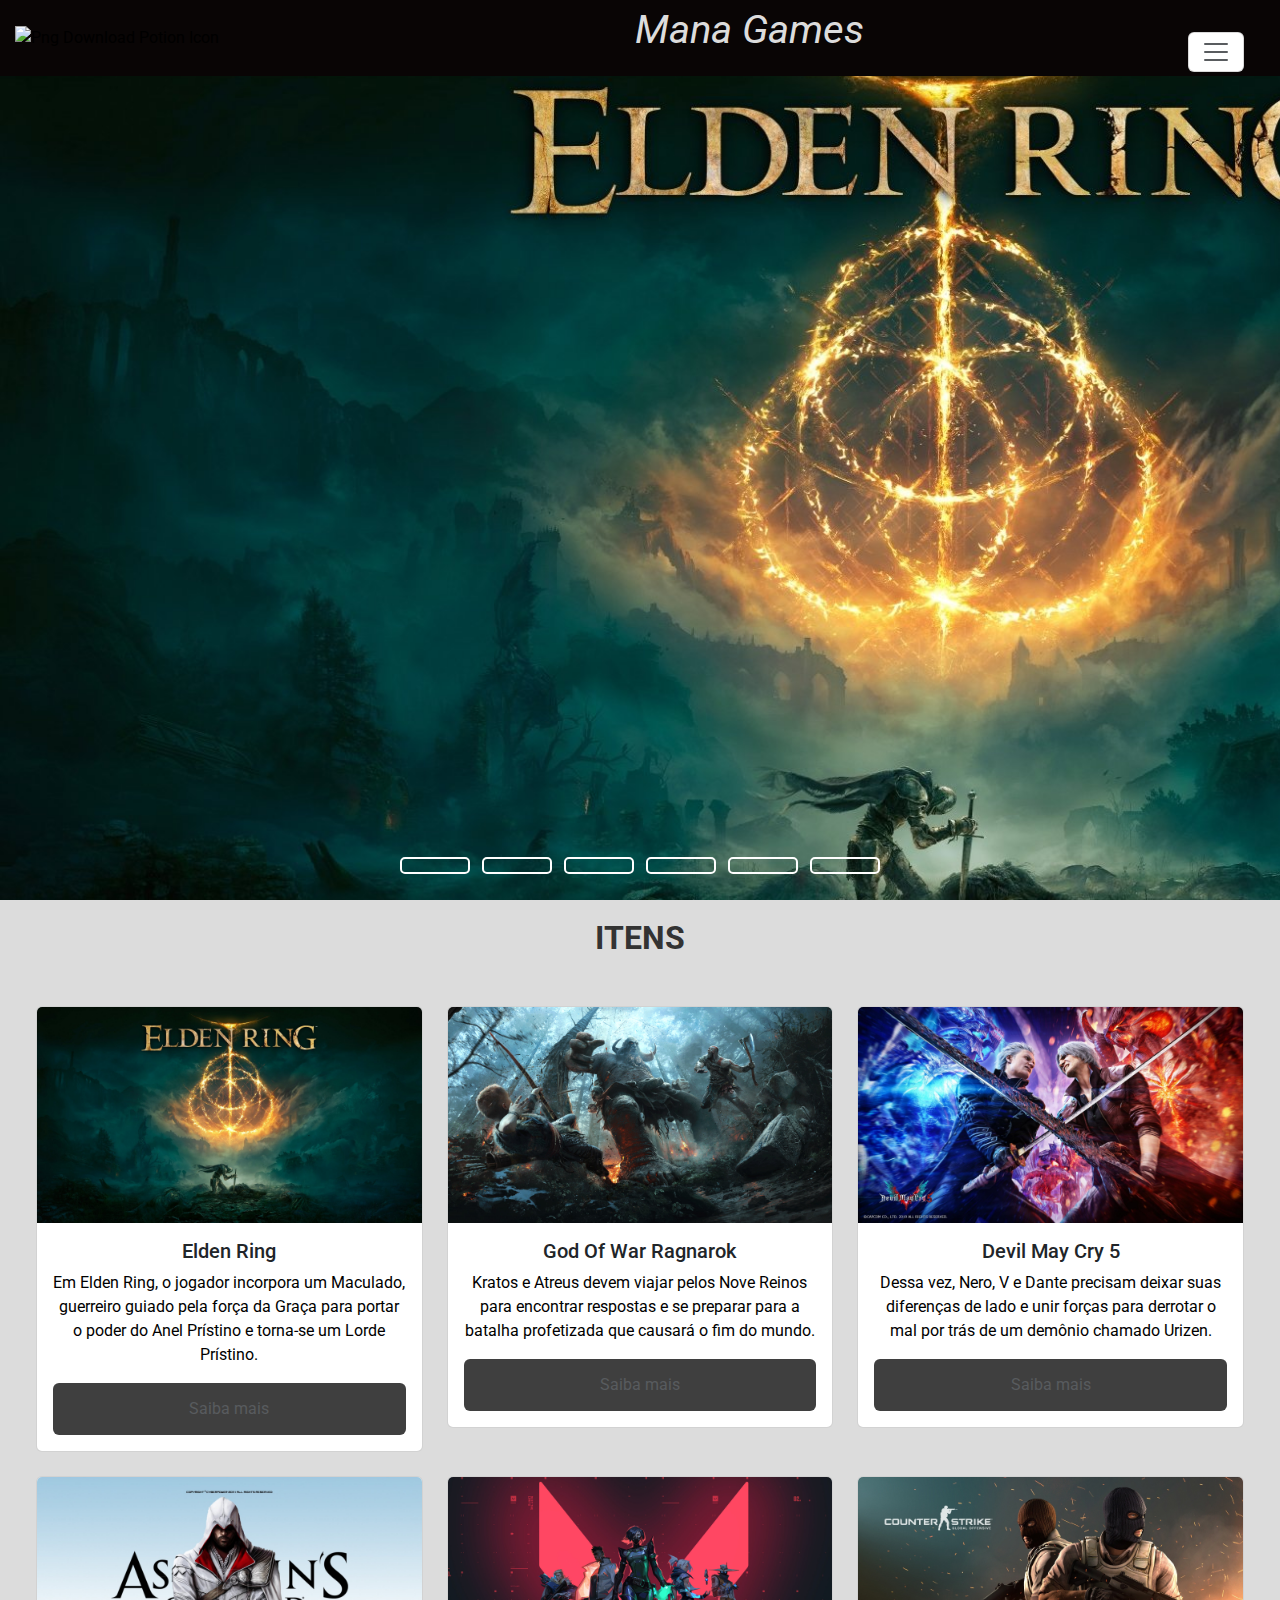
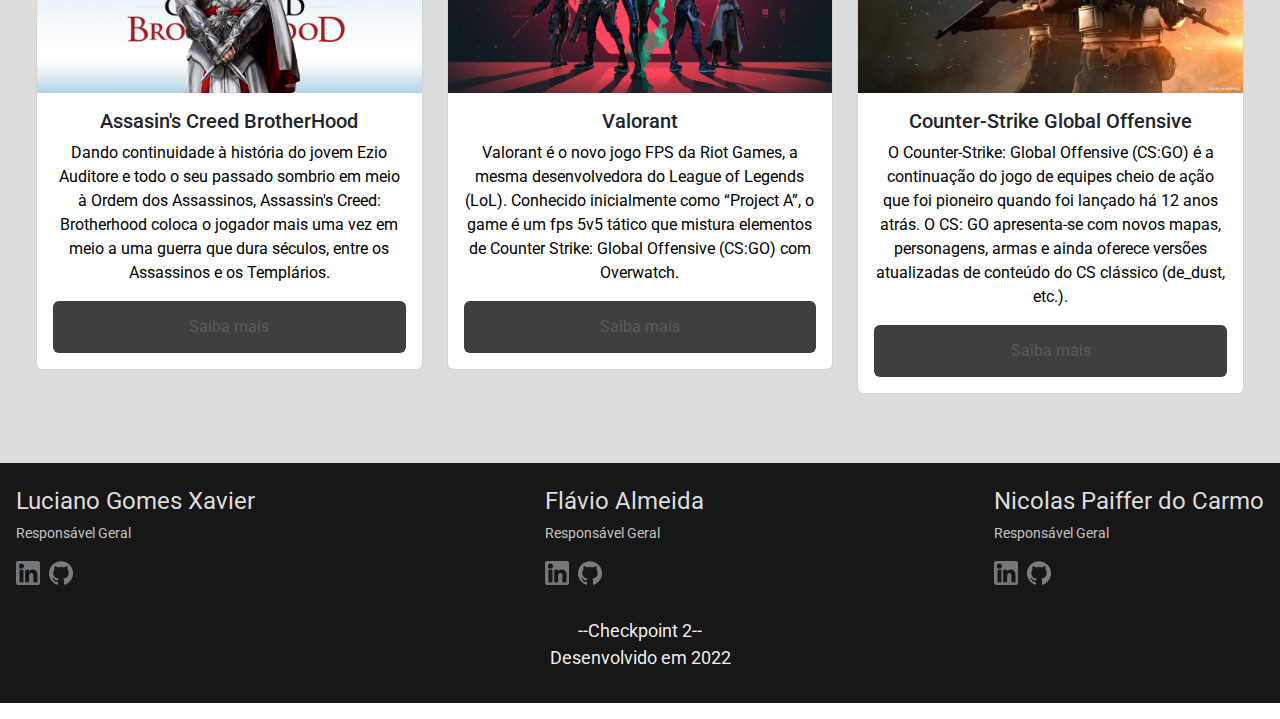
==== commit 466da178: "Atualização de banner" ====
--- a/index.html
+++ b/index.html
@@ -14,25 +14,25 @@
       <header class="container_header">
         <div class="logo">
           <a title="Image from freeiconspng.com">
-            <img
-              src="https://www.freeiconspng.com/uploads/potion-icon-png-2.png"
-              width="50"
+            <img src="https://www.freeiconspng.com/uploads/potion-icon-png-2.png" width="50"
               alt="Png Download Potion Icon">
           </a>
-          
-          
+  
+  
         </div>
         <div class="style">
           <p id="logo__nome">Mana Games</p>
         </div>
         <div></div>
-        <nav class="navbar bg-darck fixed-top mt-4 pe-4"  >
+        <nav class="navbar bg-darck fixed-top mt-4 pe-4">
           <div class="container-fluid">
             <a class="navbar-brand" href="#"></a>
-            <button class="navbar-toggler bg-white" type="button" data-bs-toggle="offcanvas" data-bs-target="#offcanvasNavbar" aria-controls="offcanvasNavbar">
+            <button class="navbar-toggler bg-white" type="button" data-bs-toggle="offcanvas"
+              data-bs-target="#offcanvasNavbar" aria-controls="offcanvasNavbar">
               <span class="navbar-toggler-icon bg-white"></span>
             </button>
-            <div class="offcanvas offcanvas-end" tabindex="-1" id="offcanvasNavbar" aria-labelledby="offcanvasNavbarLabel">
+            <div class="offcanvas offcanvas-end" tabindex="-1" id="offcanvasNavbar"
+              aria-labelledby="offcanvasNavbarLabel">
               <div class="offcanvas-header bg">
                 <h5 class="offcanvas-title" id="offcanvasNavbarLabel">Mana Games</h5>
                 <button type="button" class="btn-close bg-danger" data-bs-dismiss="offcanvas" aria-label="Close"></button>
@@ -49,7 +49,8 @@
                     <a class="nav-link" href="#">login</a>
                   </li>
                   <li class="nav-item dropdown">
-                    <a class="nav-link dropdown-toggle" href="#" id="offcanvasNavbarDropdown" role="button" data-bs-toggle="dropdown" aria-expanded="false">
+                    <a class="nav-link dropdown-toggle" href="#" id="offcanvasNavbarDropdown" role="button"
+                      data-bs-toggle="dropdown" aria-expanded="false">
                       Sobre nós
                     </a>
                     <ul class="dropdown-menu" aria-labelledby="offcanvasNavbarDropdown">
@@ -66,149 +67,156 @@
             </div>
           </div>
         </nav>
-
+  
       </header>
     </div>
     <main>
+  
+      <section>
         <div class="banner">
-          <section>
-            	<div class="content">
-              <div class="slides">
-                  <input type="radio" name="slide" id="slide1" checked>
-                  <input type="radio" name="slide" id="slide2">
-                  <input type="radio" name="slide" id="slide3">
-                  <input type="radio" name="slide" id="slide4">
-                  <input type="radio" name="slide" id="slide5">
-                  <input type="radio" name="slide" id="slide6">
-      
-                  <div class="slide s1"> <img src="/img/elden-ring.jpg" alt=""></div>
-                  <div class="slide"> <img src="/img/wicher.png"></div>
-                  <div class="slide"> <img src="/img/devilMeyCry.png" alt=""></div>
-                  <div class="slide"><img src="/img/skyrin.pgn.avif" alt=""></div>
-                  <div class="slide"> <img src="/img/1072679.jpg" alt=""></div>
-                  <div class="slide"></div>
-                  
-              </div>
-              
-              <div class="navigation">
-                  <label class="bar" for="slide1"></label>
-                  <label class="bar"  for="slide2"></label>
-                  <label class="bar"  for="slide3"></label>
-                  <label class="bar"  for="slide4"></label>
-                  <label class="bar"  for="slide5"></label>
-                  <label class="bar"  for="slide6"></label>
-              </div>
-            </div>
-          </section> 
-          
-        </div>
-       
-        <section >
-          <h1 class="title">Itens</h1>
-          <div class="container-card">
+          <div class="content">
+            <div class="slides">
+              <input type="radio" name="slide" id="slide1" checked>
+              <input type="radio" name="slide" id="slide2">
+              <input type="radio" name="slide" id="slide3">
+              <input type="radio" name="slide" id="slide4">
+              <input type="radio" name="slide" id="slide5">
+              <input type="radio" name="slide" id="slide6">
 
-            <div class="row row-cols-1 row-cols-md-3 g-4 h-100 m-4 ">
-              <div class="col">
-                <div class="card">
-                  <img src="/img/elden-ring.jpg" class="card-img-top" alt="...">
-                  <div class="card-body">
-                    <h5 class="card-title">Elder Ring</h5>
-                    <p class="card-text">This is a longer card with supporting text below as a natural lead-in to additional content. This content is a little bit longer.</p>
-                    <button class="btn bg-black opacity-75" type="submit" id="boton"><a class="btn btn-close-white" href="#" role="button">Saiba mais</a></button>
-                  </div>
-                </div>
-              </div>
-              <div class="col">
-                <div class="card">
-                  <img  src="/img/wicher.png" class="card-img-top" alt="...">
-                  <div class="card-body">
-                    <h5 class="card-title">The Witcher 5</h5>
-                    <p class="card-text">This is a longer card with supporting text below as a natural lead-in to additional content. This content is a little bit longer.</p>
-                    <button class="btn bg-black opacity-75" type="submit" id="boton"><a class="btn btn-close-white" href="#" role="button">Saiba mais</a></button>
-                  </div>
-                </div>
-              </div>
-              <div class="col">
-                <div class="card">
-                  <img src="/img/no mans sky.png" class="card-img-top" alt="...">
-                  <div class="card-body">
-                    <h5 class="card-title">No Man`s sky</h5>
-                    <p class="card-text">This is a longer card with supporting text below as a natural lead-in to additional content. This content is a little bit longer.</p>
-                    <button class="btn bg-black opacity-75" type="submit" id="boton"><a class="btn btn-close-white" href="#" role="button">Saiba mais</a></button>
-                  </div>
-                </div>
-              </div>
-              <div class="col">
-                <div class="card">
-                  <img src="/img/skyrin.png" class="card-img-top" alt="...">
-                  <div class="card-body">
-                    <h5 class="card-title">Skyrim</h5>
-                    <p class="card-text">This is a longer card with supporting text below as a natural lead-in to additional content. This content is a little bit longer.</p>
-                    <button class="btn bg-black opacity-75" type="submit" id="boton"><a class="btn btn-close-white" href="#" role="button">Saiba mais</a></button>
-                  </div>
-                </div>
-              </div>
-              <div class="col">
-                <div class="card">
-                  <img src="/img/devilMeyCry.png" class="card-img-top" alt="...">
-                  <div class="card-body">
-                    <h5 class="card-title">Devil May Cry 5</h5>
-                    <p class="card-text">This is a longer card with supporting text below as a natural lead-in to additional content. This content is a little bit longer.</p>
-                    <button class="btn bg-black opacity-75" type="submit" id="boton"><a class="btn btn-close-white" href="#" role="button">Saiba mais</a></button>
-                  </div>
-                </div>
-              </div>
-              <div class="col">
-                <div class="card">
-                  <img src="/img/1072679.jpg" class="card-img-top" alt="...">
-                  <div class="card-body">
-                    <h5 class="card-title">Valorant</h5>
-                    <p class="card-text">This is a longer card with supporting text below as a natural lead-in to additional content. This content is a little bit longer.</p>
-                    <button class="btn bg-black opacity-75" type="submit" id="boton"><a class="btn btn-close-white" href="#" role="button">Saiba mais</a></button>
-                  </div>
-                </div>
-              </div>
-            </div>
-
- 
+              <div class="slide s1"> <img src="./img/elden-ring.jpg" alt="" ></div>
+              <div class="slide"> <img src="./img/God-of-War-God-of-War-2018-Kratos-1323881-wallhere.com.jpg"></div>
+              <div class="slide"> <img src="./img/wallpapersden.com_dante-vs-vergil-devil-may-cry_1920x1080.jpg" alt="">
+              </div>
+              <div class="slide"><img src="./img/thumb-1920-139667.jpg" alt=""></div>
+              <div class="slide"> <img src="./img/1072679.jpg" alt=""></div>
+              <div class="slide"> <img src="./img/Counter-Strike-Global-Offensive-CS-game_1920x1080.jpg" alt=""></div>
+  
+            </div>
+  
+            <div class="navigation">
+              <label class="bar" for="slide1"></label>
+              <label class="bar" for="slide2"></label>
+              <label class="bar" for="slide3"></label>
+              <label class="bar" for="slide4"></label>
+              <label class="bar" for="slide5"></label>
+              <label class="bar" for="slide6"></label>
+            </div>
           </div>
-        </section>
+      </section>
+  
+      </div>
+  
+      <section>
+        <h1 class="title">Itens</h1>
+        <div class="container-card">
+  
+          <div class="row row-cols-1 row-cols-md-3 g-4 h-100 m-4 ">
+            <div class="col">
+              <div class="card">
+                <img src="./img/elden-ring.jpg" class="card-img-top" alt="...">
+                <div class="card-body">
+                  <h5 class="card-title">Elden Ring</h5>
+                  <p class="card-text"> Em Elden Ring, o jogador incorpora um Maculado, guerreiro guiado pela força da Graça para portar o poder do Anel Prístino e torna-se um Lorde Prístino.</p>
+                  <button class="btn bg-black opacity-75" type="submit" id="boton"><a class="btn btn-close-white" href="#"
+                      role="button">Saiba mais</a></button>
+                </div>
+              </div>
+            </div>
+            <div class="col">
+              <div class="card">
+                <img src="./img/God-of-War-God-of-War-2018-Kratos-1323881-wallhere.com.jpg" class="card-img-top" alt="...">
+                <div class="card-body">
+                  <h5 class="card-title">God Of War Ragnarok</h5>
+                  <p class="card-text">Kratos e Atreus devem viajar pelos Nove Reinos para encontrar respostas e se preparar para a batalha profetizada que causará o fim do mundo. </p>
+                  <button class="btn bg-black opacity-75" type="submit" id="boton"><a class="btn btn-close-white" href="#"
+                      role="button">Saiba mais</a></button>
+                </div>
+              </div>
+            </div>
+            <div class="col">
+              <div class="card">
+                <img src="./img/wallpapersden.com_dante-vs-vergil-devil-may-cry_1920x1080.jpg" class="card-img-top" alt="...">
+                <div class="card-body">
+                  <h5 class="card-title">Devil May Cry 5</h5>
+                  <p class="card-text">Dessa vez, Nero, V e Dante precisam deixar suas diferenças de lado e unir forças para derrotar o mal por trás de um demônio chamado Urizen.</p>
+                  <button class="btn bg-black opacity-75" type="submit" id="boton"><a class="btn btn-close-white" href="#"
+                      role="button">Saiba mais</a></button>
+                </div>
+              </div>
+            </div>
+            <div class="col">
+              <div class="card">
+                <img src="./img/thumb-1920-139667.jpg" class="card-img-top" alt="...">
+                <div class="card-body">
+                  <h5 class="card-title">Assasin's Creed BrotherHood</h5>
+                  <p class="card-text">Dando continuidade à história do jovem Ezio Auditore e todo o seu passado sombrio em meio à Ordem dos Assassinos, Assassin's Creed: Brotherhood coloca o jogador mais uma vez em meio a uma guerra que dura séculos, entre os Assassinos e os Templários.</p>
+                  <button class="btn bg-black opacity-75" type="submit" id="boton"><a class="btn btn-close-white" href="#"
+                      role="button">Saiba mais</a></button>
+                </div>
+              </div>
+            </div>
+            <div class="col">
+              <div class="card">
+                <img src="./img/1072679.jpg" class="card-img-top" alt="...">
+                <div class="card-body">
+                  <h5 class="card-title">Valorant</h5>
+                  <p class="card-text">Valorant é o novo jogo FPS da Riot Games, a mesma desenvolvedora do League of Legends (LoL). Conhecido inicialmente como “Project A”, o game é um fps 5v5 tático que mistura elementos de Counter Strike: Global Offensive (CS:GO) com Overwatch.</p>
+                  <button class="btn bg-black opacity-75" type="submit" id="boton"><a class="btn btn-close-white" href="#"
+                      role="button">Saiba mais</a></button>
+                </div>
+              </div>
+            </div>
+            <div class="col">
+              <div class="card">
+                <img src="./img/Counter-Strike-Global-Offensive-CS-game_1920x1080.jpg" class="card-img-top" alt="...">
+                <div class="card-body">
+                  <h5 class="card-title">Counter-Strike Global Offensive</h5>
+                  <p class="card-text">O Counter-Strike: Global Offensive (CS:GO) é a continuação do jogo de equipes cheio de ação que foi pioneiro quando foi lançado há 12 anos atrás. O CS: GO apresenta-se com novos mapas, personagens, armas e ainda oferece versões atualizadas de conteúdo do CS clássico (de_dust, etc.).</p>
+                  <button class="btn bg-black opacity-75" type="submit" id="boton"><a class="btn btn-close-white" href="#"
+                      role="button">Saiba mais</a></button>
+                </div>
+              </div>
+            </div>
+          </div>
+  
+  
+        </div>
+      </section>
     </main>
     <footer>
-      <div>
-        <section class="students">
-          <div class="aluno aluno1">
-              <h1>Luciano Gomes Xavier</h1>
-              <p>Responsável pelo desenvolvimento de...</p>
-              <div class="socials">
-                  <a href="#"><img src="img/image 4.png" alt="linkedin"></a>
-                  <a href="#"><img src="img/image 5.png" alt="github"></a>
-              </div>
-          </div>
-          <div class="aluno aluno2">
-              <h1>Nicolas Paiffer do Carmo</h1>
-              <p>Responsável pelo desenvolvimento de...</p>
-              <div class="socials">
-                  <a href="#"><img src="img/image 4.png" alt="linkedin"></a>
-                  <a href="#"><img src="img/image 5.png" alt="github"></a>
-              </div>
-          </div>
-          <div class="aluno aluno3">
-              <h1>Flávio Almeida</h1>
-              <p>Responsável pelo desenvolvimento de...</p>
-              <div class="socials">
-                  <a href="#"><img src="img/image 4.png" alt="linkedin"></a>
-                  <a href="#"><img src="img/image 5.png" alt="github"></a>
-              </div>
-          </div>
-      </section>
-      <div class="developed">
-        <p >Checkpoint 3 desenvolvido em 2021</p>
-      </div>
-      </div>
-
-      
-  </footer>
+      <div class="students">
+        <div class="aluno aluno1">
+            <h1>Luciano Gomes Xavier</h1>
+            <p>Responsável Geral</p>
+            <div class="socials">
+                <a href="https://www.linkedin.com/in/gxluciano/"><img src="img/image 4.png" alt="linkedin"></a>
+                <a href="https://github.com/Luolgx"><img src="img/image 5.png" alt="github"></a>
+            </div>
+        </div>
+        <div class="aluno aluno2">
+            <h1>Flávio Almeida</h1>
+            <p>Responsável Geral</p>
+            <div class="socials">
+                <a href="https://www.linkedin.com/in/flavio-almeida61/"><img src="img/image 4.png" alt="linkedin"></a>
+                <a href="https://github.com/flavioo61"><img src="img/image 5.png" alt="github"></a>
+            </div>
+        </div>
+        <div class="aluno aluno3">
+            <h1>Nicolas Paiffer do Carmo</h1>
+            <p>Responsável Geral</p>
+            <div class="socials">
+                <a href="https://www.linkedin.com/in/nicolas-paiffer-854324201/"><img src="img/image 4.png" alt="linkedin"></a>
+                <a href="https://github.com/Reninhaw"><img src="img/image 5.png" alt="github"></a>
+            </div>
+        </div>
+        
+    </div>
+    <div>
+          <p class="developed"> --Checkpoint 2-- <br> Desenvolvido em 2022</p>
+        </div>
+  
+  
+    </footer>
     <script src="https://cdn.jsdelivr.net/npm/bootstrap@5.2.0-beta1/dist/js/bootstrap.bundle.min.js"></script>
   </body>
 </html>
--- a/css/styles.css
+++ b/css/styles.css
@@ -1,4 +1,5 @@
 @import url("https://fonts.googleapis.com/css2?family=Roboto:wght@500&display=swap");
+
 
 html {
   font-family: "Roboto", sans-serif;
@@ -32,6 +33,8 @@
   align-items: center;
   position: fixed;
   z-index: 9999;
+  top: 0;
+  padding-bottom: 0px;
 
 }
 .style{
@@ -42,6 +45,7 @@
 .container_header img {
    margin-bottom: 15px;
 }
+
 .logo {
   display: flex;
   flex-direction: column;
@@ -56,7 +60,9 @@
 
 .banner {
   height: 100vh;
+  width: 100vw;
   text-decoration: none;
+
 }
 .banner-explorar {
   width: 150px;
@@ -90,10 +96,13 @@
   #slide5:checked ~ .s1 { 
       margin-left: -400vw;
   }
+  #slide6:checked ~ .s1 { 
+      margin-left: -500vw;
+  }
+
   .slide img{
-      width: 100%;
-      height: 100%;
-      object-fit: cover;
+    width: 147%;
+    object-fit: cover;
   }
   .slides{
       display: flex;
@@ -107,7 +116,6 @@
       position: absolute;
       top: 0;
       left: 0;
-      background-color: red;
     
    
   }
@@ -173,7 +181,7 @@
 }
 
 .card img {
-  height: 200px;
+  height: 100%;
 }
 .card {
   text-align: center;
@@ -292,4 +300,10 @@
     cursor: pointer;
     transition: .6s;
   }
-}
+
+  .slide img{
+    width: 355%;
+    object-fit: cover;
+  }
+
+}
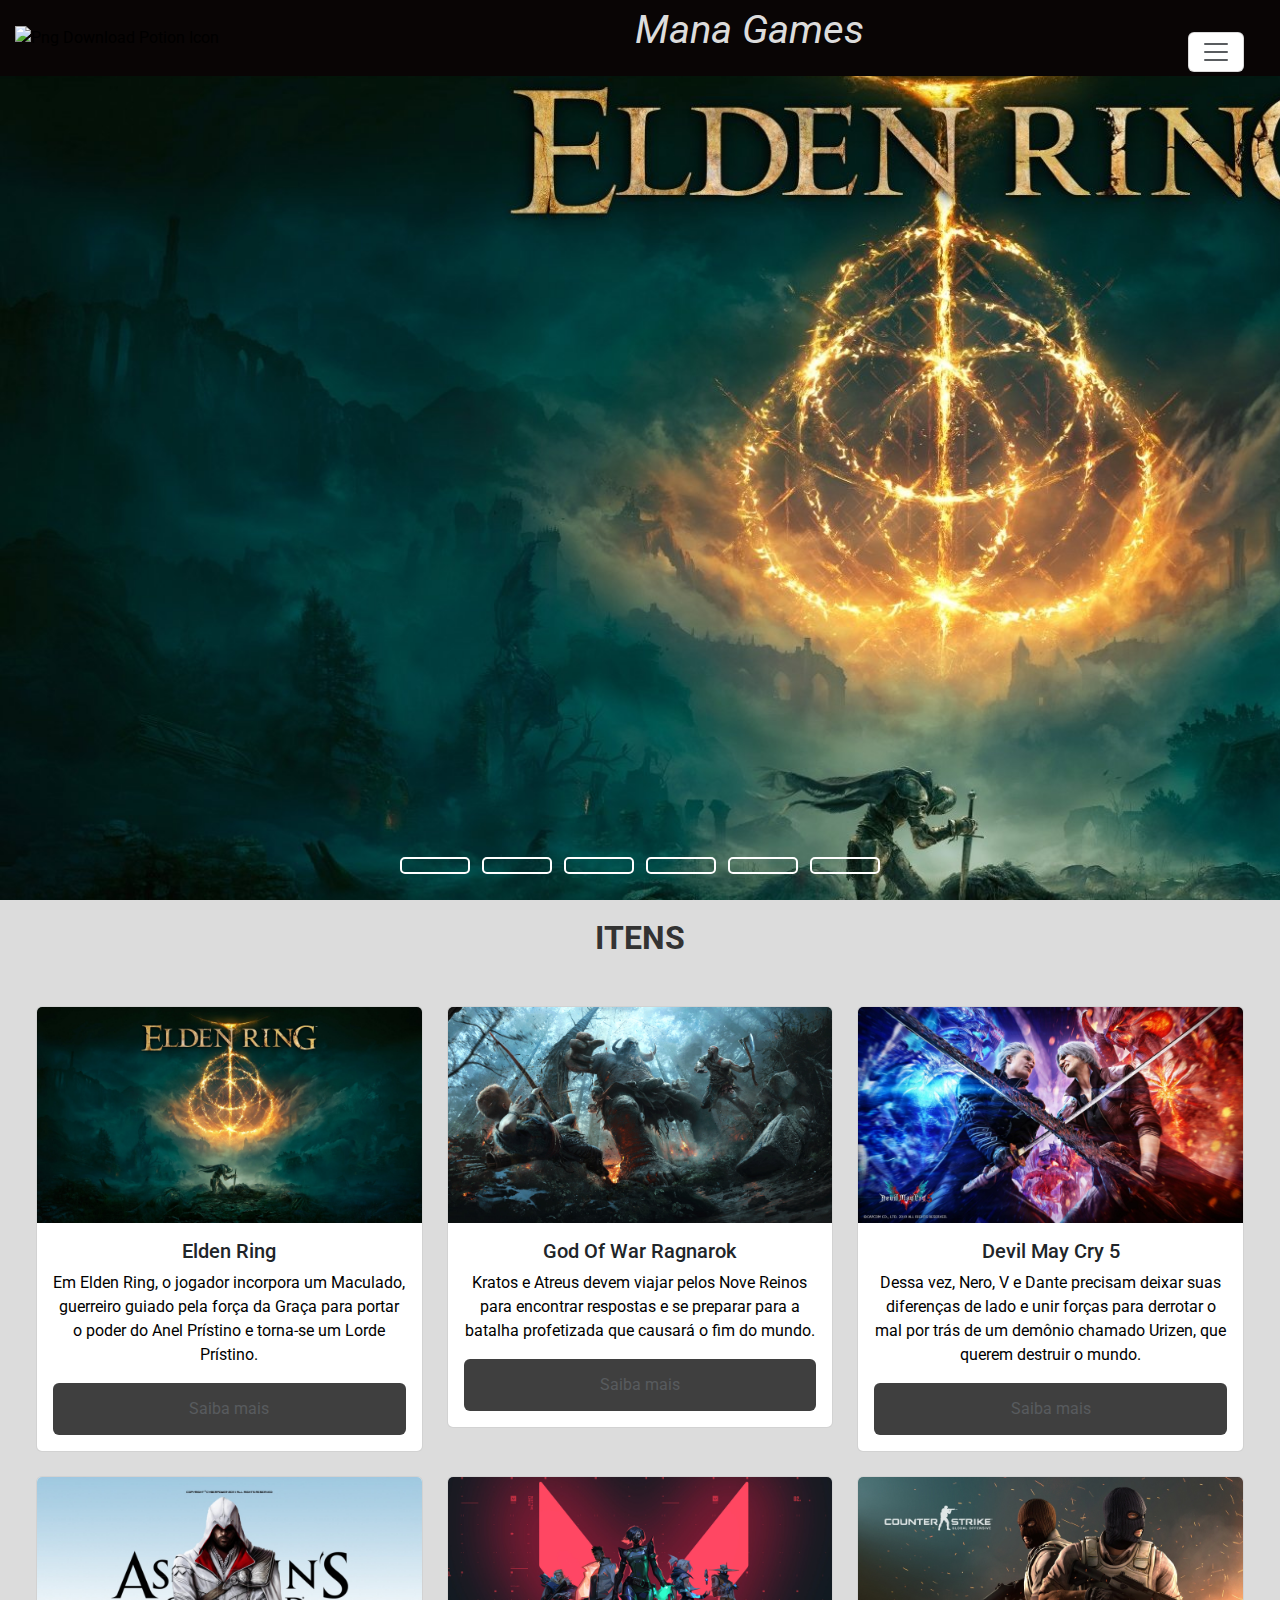
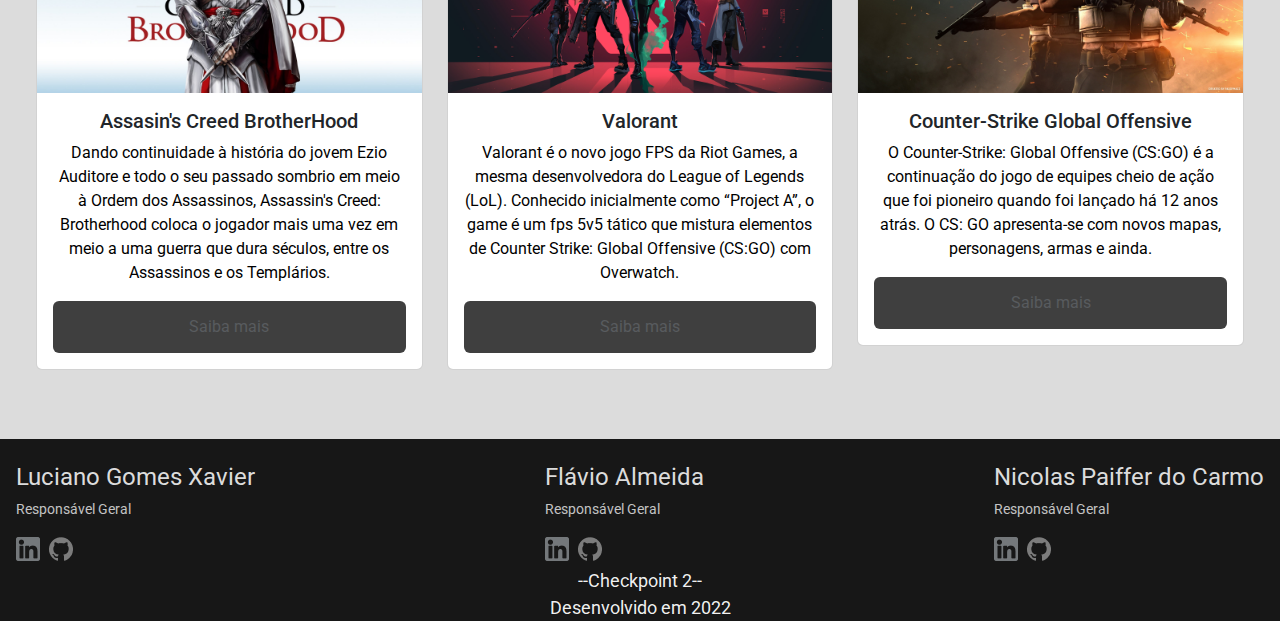
==== commit d91aa6d2: "ook" ====
--- a/index.html
+++ b/index.html
@@ -40,13 +40,13 @@
               <div class="offcanvas-body">
                 <ul class="navbar-nav justify-content-end flex-grow-1 pe-3">
                   <li class="nav-item">
-                    <a class="nav-link active" aria-current="page" href="#">Home</a>
+                    <a class="nav-link active" aria-current="page" href="#home">Home</a>
                   </li>
                   <li class="nav-item">
                     <a class="nav-link" href="#">Itens</a>
                   </li>
                   <li class="nav-item">
-                    <a class="nav-link" href="#">login</a>
+                    <a class="nav-link" href="/Página de cadastro/index.html">login</a>
                   </li>
                   <li class="nav-item dropdown">
                     <a class="nav-link dropdown-toggle" href="#" id="offcanvasNavbarDropdown" role="button"
@@ -73,7 +73,7 @@
     <main>
   
       <section>
-        <div class="banner">
+        <div class="banner" id="#home">
           <div class="content">
             <div class="slides">
               <input type="radio" name="slide" id="slide1" checked>
@@ -138,7 +138,7 @@
                 <img src="./img/wallpapersden.com_dante-vs-vergil-devil-may-cry_1920x1080.jpg" class="card-img-top" alt="...">
                 <div class="card-body">
                   <h5 class="card-title">Devil May Cry 5</h5>
-                  <p class="card-text">Dessa vez, Nero, V e Dante precisam deixar suas diferenças de lado e unir forças para derrotar o mal por trás de um demônio chamado Urizen.</p>
+                  <p class="card-text">Dessa vez, Nero, V e Dante precisam deixar suas diferenças de lado e unir forças para derrotar o mal por trás de um demônio chamado Urizen, que querem destruir o mundo.</p>
                   <button class="btn bg-black opacity-75" type="submit" id="boton"><a class="btn btn-close-white" href="#"
                       role="button">Saiba mais</a></button>
                 </div>
@@ -171,7 +171,7 @@
                 <img src="./img/Counter-Strike-Global-Offensive-CS-game_1920x1080.jpg" class="card-img-top" alt="...">
                 <div class="card-body">
                   <h5 class="card-title">Counter-Strike Global Offensive</h5>
-                  <p class="card-text">O Counter-Strike: Global Offensive (CS:GO) é a continuação do jogo de equipes cheio de ação que foi pioneiro quando foi lançado há 12 anos atrás. O CS: GO apresenta-se com novos mapas, personagens, armas e ainda oferece versões atualizadas de conteúdo do CS clássico (de_dust, etc.).</p>
+                  <p class="card-text">O Counter-Strike: Global Offensive (CS:GO) é a continuação do jogo de equipes cheio de ação que foi pioneiro quando foi lançado há 12 anos atrás. O CS: GO apresenta-se com novos mapas, personagens, armas e ainda.</p>
                   <button class="btn bg-black opacity-75" type="submit" id="boton"><a class="btn btn-close-white" href="#"
                       role="button">Saiba mais</a></button>
                 </div>
--- a/css/styles.css
+++ b/css/styles.css
@@ -154,6 +154,7 @@
 
 .container-card {
   padding-bottom: 5vh;
+  
 }
 
 .card-link {
@@ -228,8 +229,7 @@
 }
 
 .developed {
-  margin-top: 2rem;
-  padding-bottom: 2rem;
+  margin-top: .4rem;
   font-weight: 400;
   font-size: 18px;
   color: rgba(255, 255, 255, 0.936);
@@ -272,6 +272,7 @@
     flex-direction: column;
     justify-self: center;
     align-items: center;
+    padding-bottom: 0.5rem;
   
   }
 
